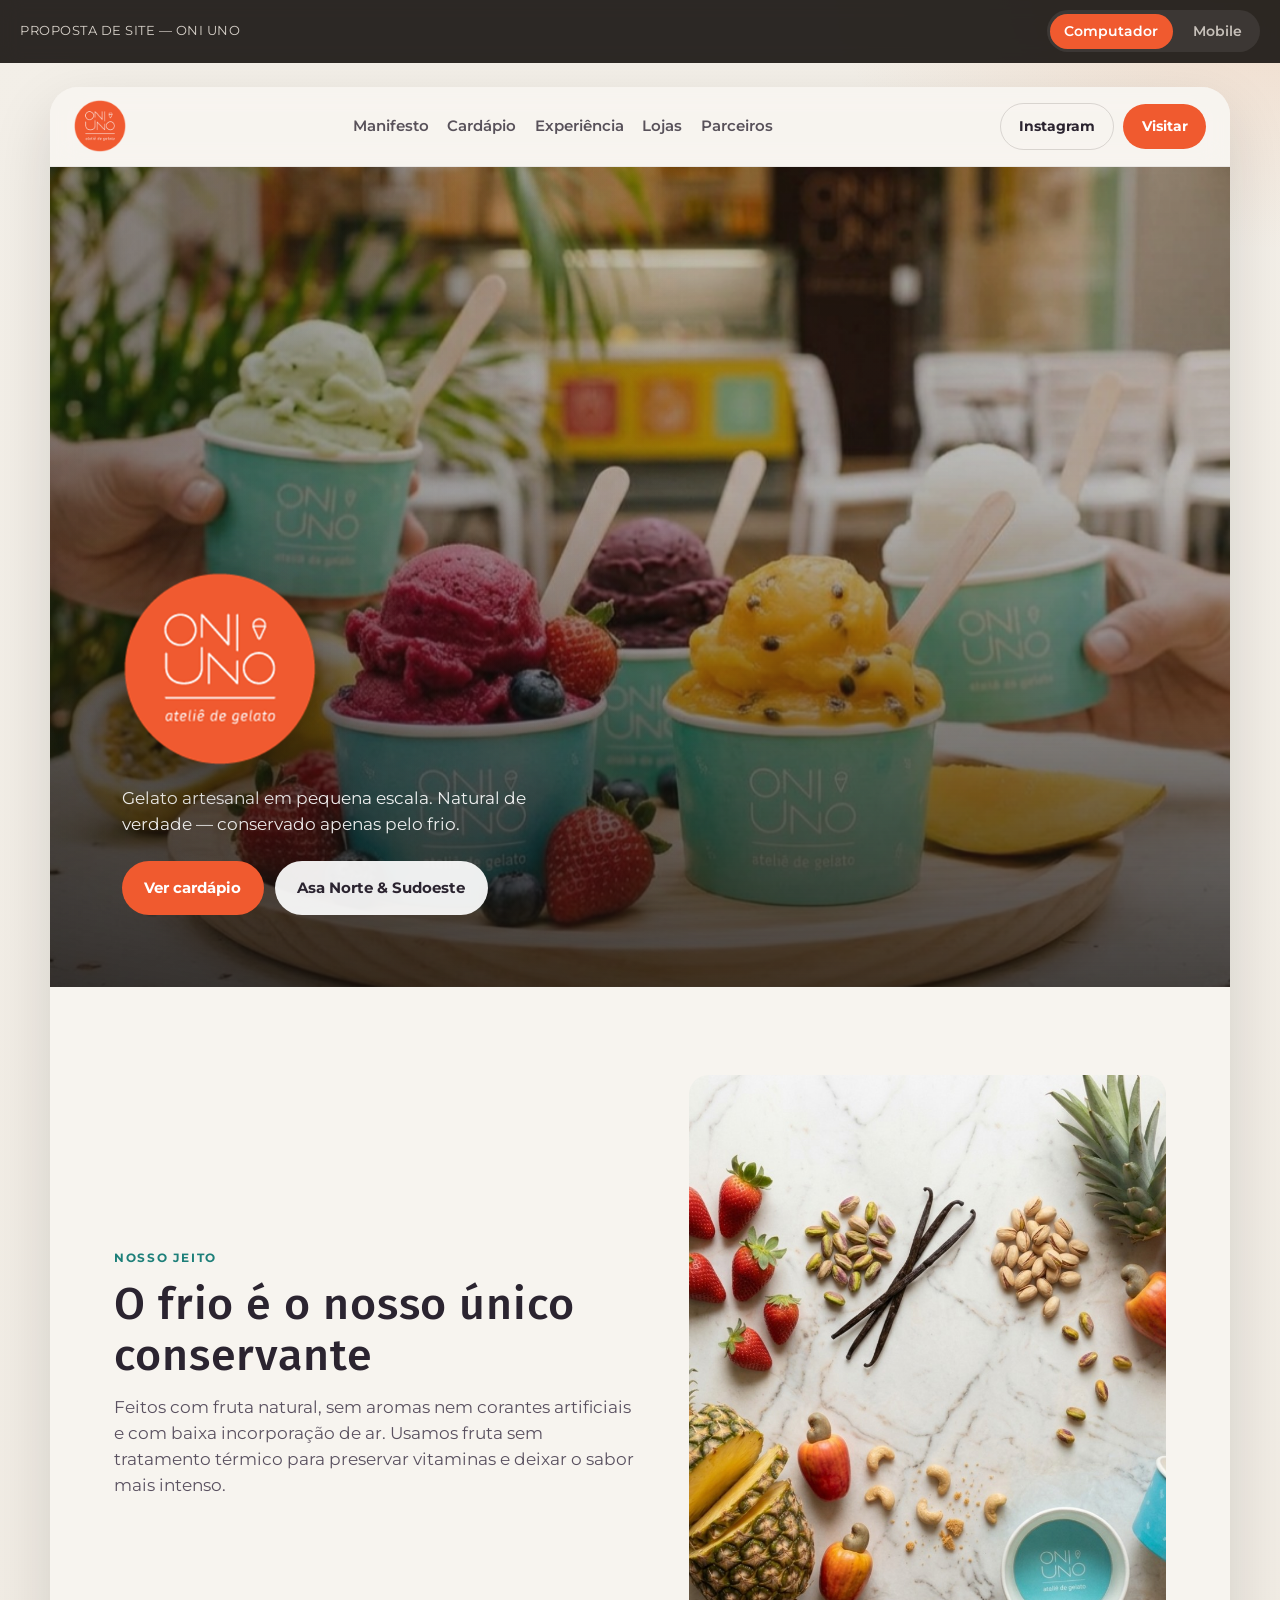
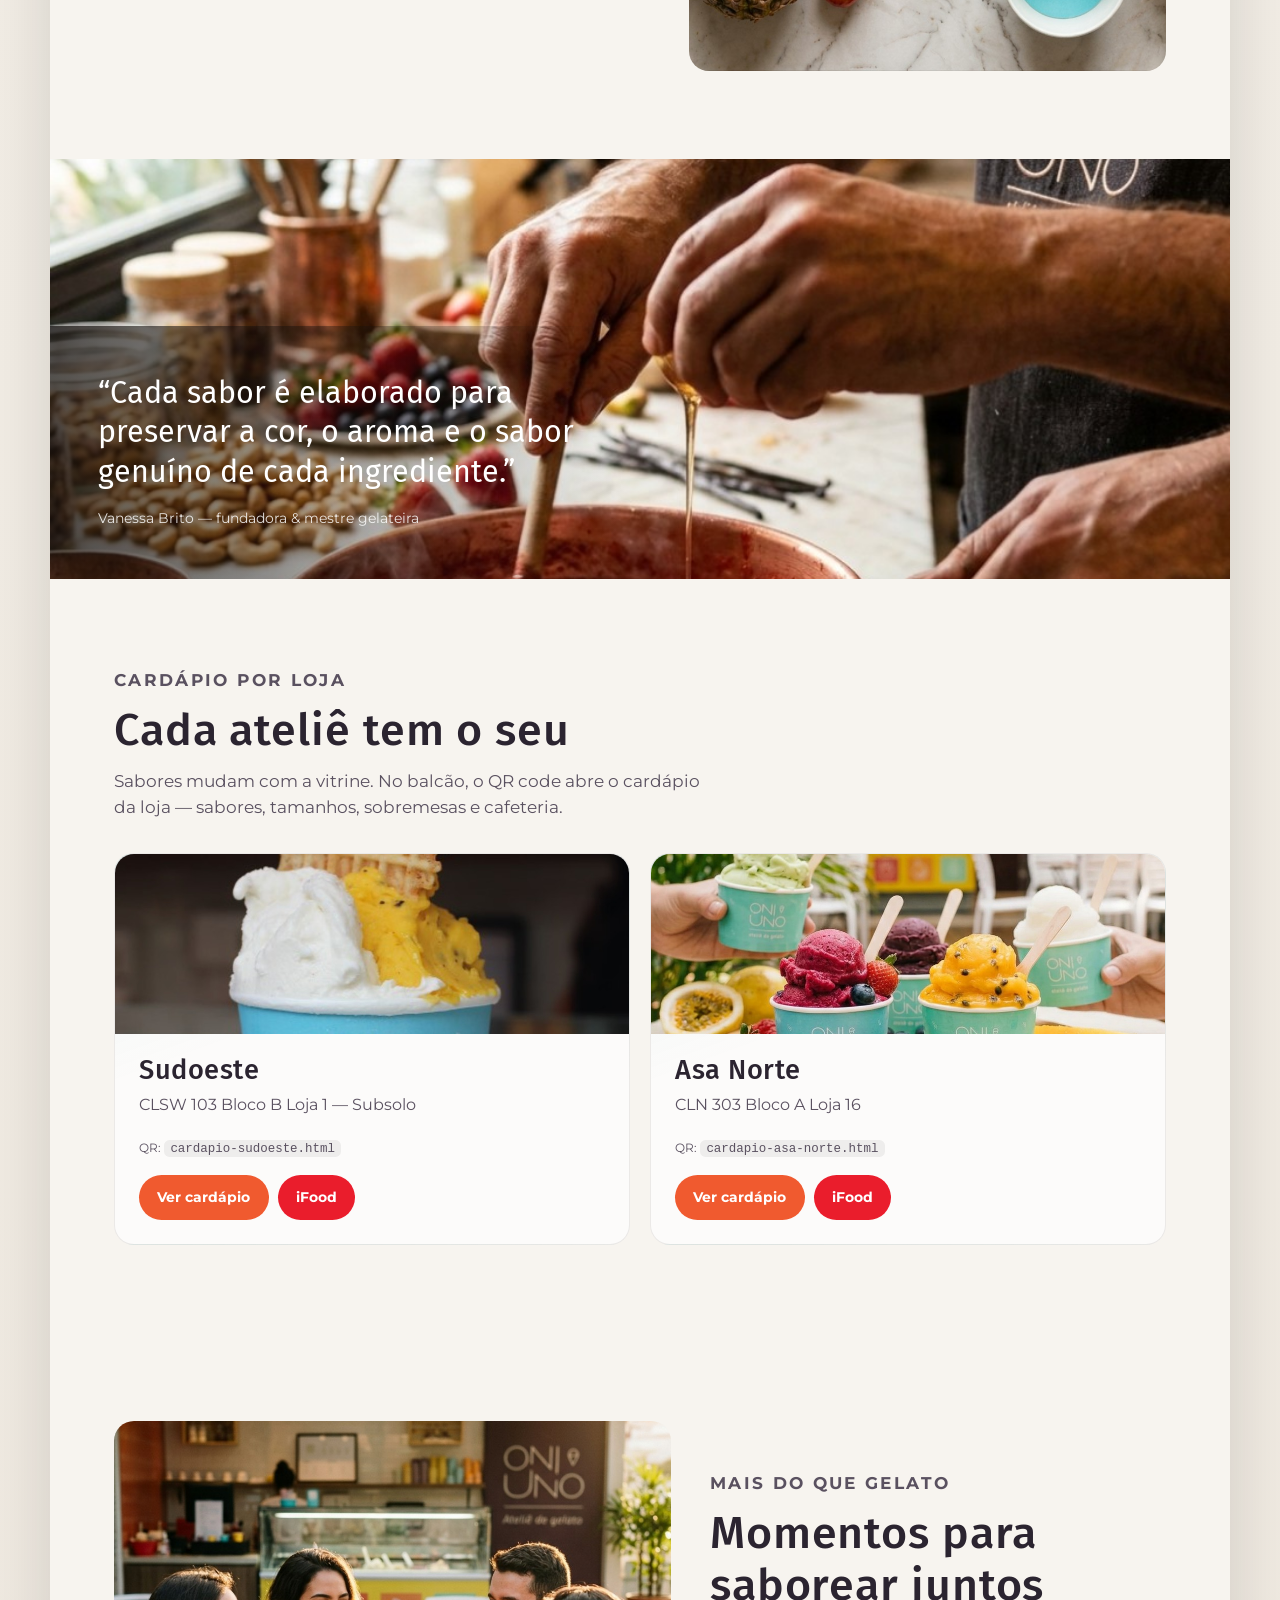
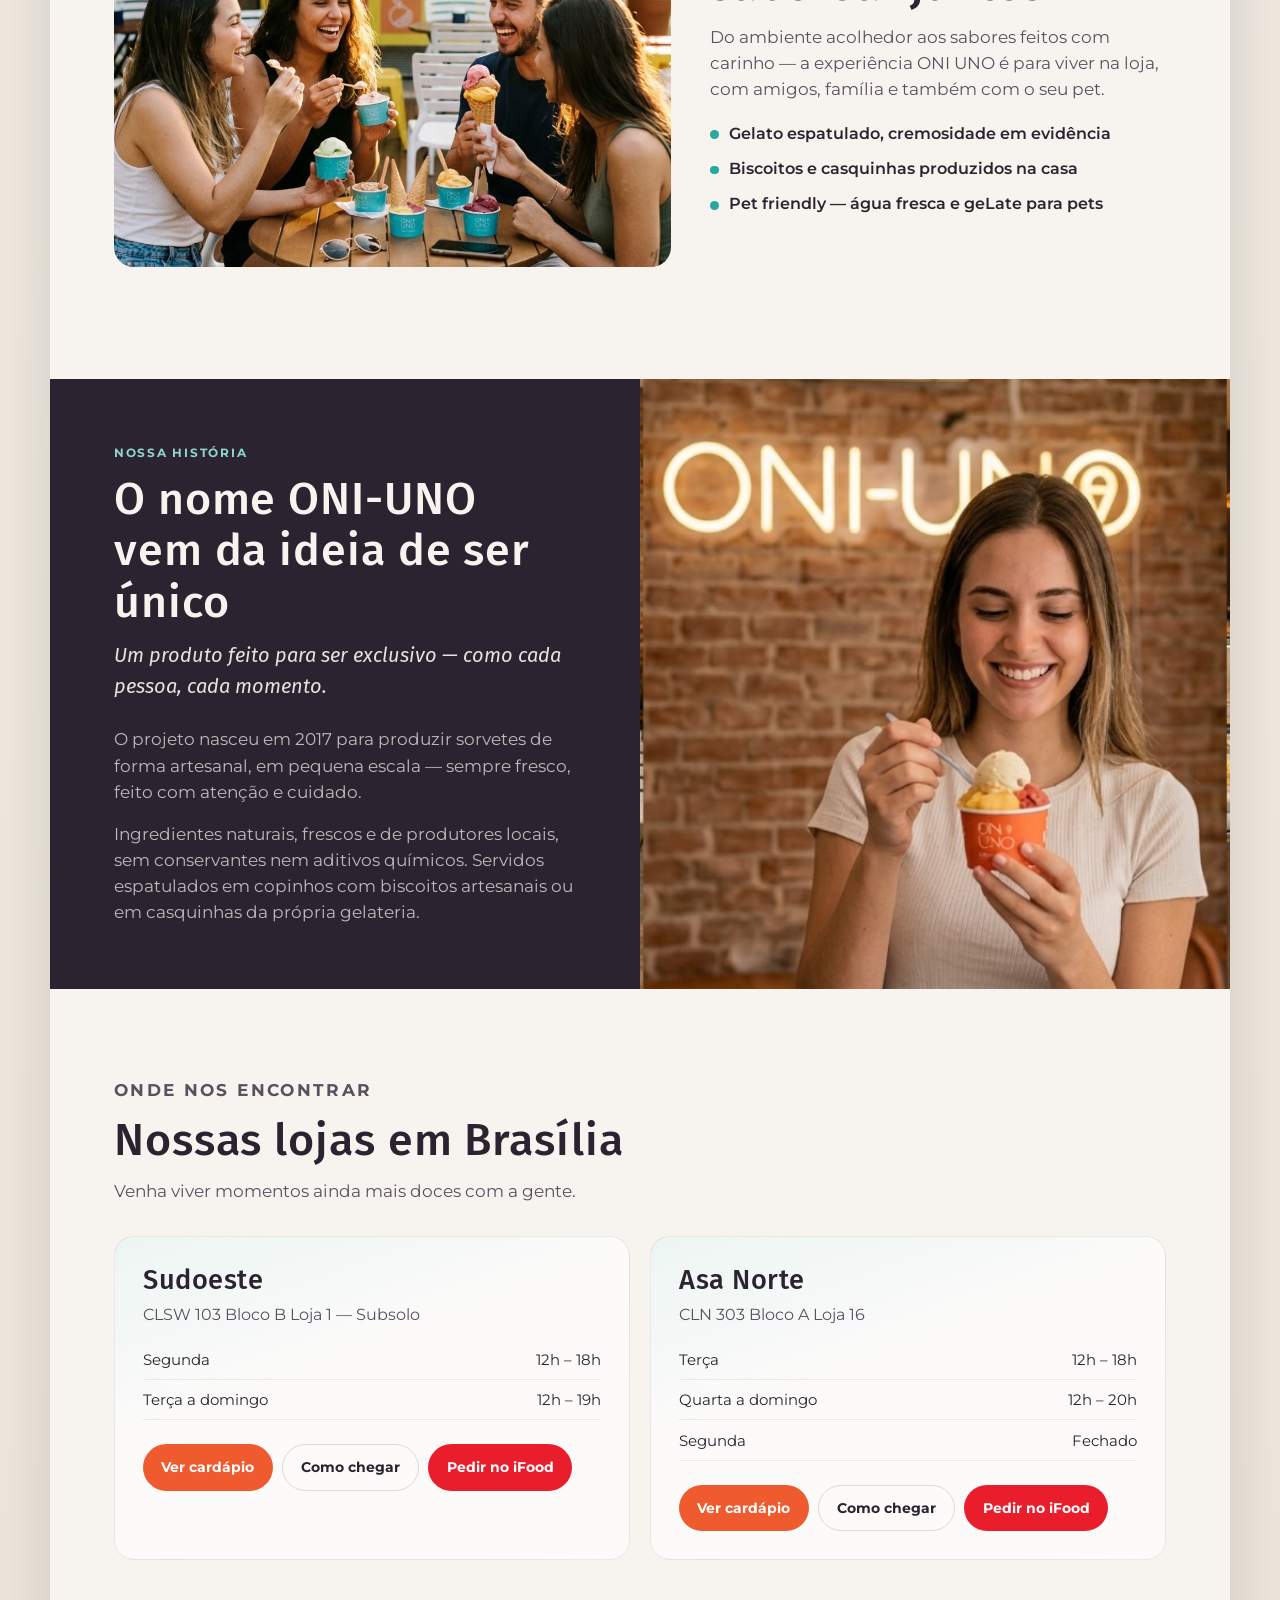
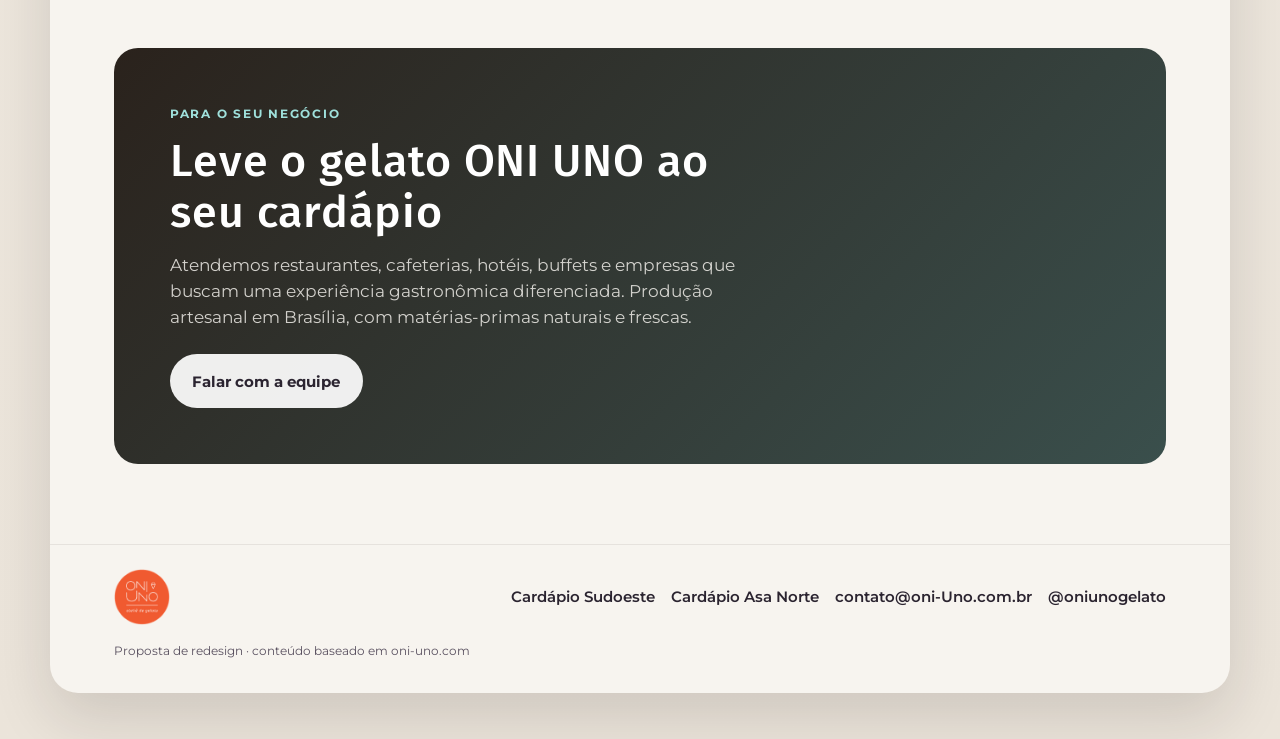
==== index.html @ 1972db35 "Add per-store QR menus and point the homepage to them. Co-authored-by: Cursor <cursoragent@cursor.co" ====
<!DOCTYPE html>
<html lang="pt-BR">
<head>
  <meta charset="UTF-8" />
  <meta name="viewport" content="width=device-width, initial-scale=1.0" />
  <title>ONI UNO — Ateliê de Gelato | Proposta de Site</title>
  <meta name="description" content="Gelato artesanal em Brasília. Feito em pequena escala, com ingredientes naturais. O frio é o nosso único conservante." />
  <link rel="preconnect" href="https://fonts.googleapis.com" />
  <link rel="preconnect" href="https://fonts.gstatic.com" crossorigin />
  <link href="https://fonts.googleapis.com/css2?family=Fira+Sans:ital,wght@0,300;0,400;0,500;0,600;0,700;1,400;1,500&family=Montserrat:ital,wght@0,300;0,400;0,500;0,600;0,700;1,400&display=swap" rel="stylesheet" />
  <meta http-equiv="Cache-Control" content="no-cache, no-store, must-revalidate" />
  <link rel="stylesheet" href="styles.css?v=6" />
</head>
<body>
  <div class="proposal-bar" role="region" aria-label="Controles da proposta">
    <span class="proposal-bar__label">Proposta de site — ONI UNO</span>
    <div class="proposal-bar__toggles" role="group" aria-label="Pré-visualizar layout">
      <button type="button" class="proposal-bar__btn is-active" data-viewport="desktop">Computador</button>
      <button type="button" class="proposal-bar__btn" data-viewport="mobile">Mobile</button>
    </div>
  </div>

  <div class="viewport-shell" data-viewport="desktop">
    <div class="site-frame">
      <header class="site-header" id="topo">
        <a class="logo" href="#topo" aria-label="ONI UNO — início">
          <img class="logo__img" src="images/logo-oni-uno.png" alt="ONI UNO ateliê de gelato" width="52" height="52" />
        </a>

        <nav class="nav" aria-label="Principal">
          <a href="#manifesto">Manifesto</a>
          <a href="#cardapio">Cardápio</a>
          <a href="#experiencia">Experiência</a>
          <a href="#lojas">Lojas</a>
          <a href="#parceiros">Parceiros</a>
        </nav>

        <div class="header-actions">
          <a class="btn btn--ghost" href="https://www.instagram.com/oniunogelato" target="_blank" rel="noopener">Instagram</a>
          <a class="btn btn--solid" href="#lojas">Visitar</a>
          <button type="button" class="nav-toggle" aria-label="Abrir menu" aria-expanded="false">
            <span></span><span></span>
          </button>
        </div>
      </header>

      <div class="mobile-nav" hidden>
        <a href="#manifesto">Manifesto</a>
        <a href="#cardapio">Cardápio</a>
        <a href="#experiencia">Experiência</a>
        <a href="#lojas">Lojas</a>
        <a href="#parceiros">Parceiros</a>
        <a class="btn btn--solid" href="#lojas">Visitar uma loja</a>
      </div>

      <main>
        <!-- HERO: brand-first, full-bleed, minimal -->
        <section class="hero">
          <div class="hero__media" aria-hidden="true">
            <img src="images/lifestyle-mesa.jpg" alt="" class="hero__img" />
            <div class="hero__veil"></div>
          </div>
          <div class="hero__content">
            <h1 class="hero__brand">
              <img class="hero__logo" src="images/logo-oni-uno.png" alt="ONI UNO ateliê de gelato" width="196" height="196" />
            </h1>
            <p class="hero__lead">Gelato artesanal em pequena escala. Natural de verdade — conservado apenas pelo frio.</p>
            <div class="hero__cta">
              <a class="btn btn--solid btn--lg" href="#cardapio">Ver cardápio</a>
              <a class="btn btn--light btn--lg" href="#lojas">Asa Norte &amp; Sudoeste</a>
            </div>
          </div>
        </section>

        <section class="manifesto" id="manifesto">
          <div class="manifesto__copy reveal">
            <p class="eyebrow">Nosso jeito</p>
            <h2>O frio é o nosso único conservante</h2>
            <p>Feitos com fruta natural, sem aromas nem corantes artificiais e com baixa incorporação de ar. Usamos fruta sem tratamento térmico para preservar vitaminas e deixar o sabor mais intenso.</p>
          </div>
          <figure class="manifesto__figure reveal">
            <img src="images/ingredientes.jpg" alt="Ingredientes frescos e copinhos ONI UNO sobre mármore" />
          </figure>
        </section>

        <section class="story-strip reveal">
          <img src="images/cozinha.jpg" alt="Preparação artesanal de base de frutas em panela de cobre" />
          <blockquote>
            <p>“Cada sabor é elaborado para preservar a cor, o aroma e o sabor genuíno de cada ingrediente.”</p>
            <cite>Vanessa Brito — fundadora &amp; mestre gelateira</cite>
          </blockquote>
        </section>

        <section class="cardapio-hub" id="cardapio">
          <div class="section-head reveal">
            <p class="eyebrow">Cardápio por loja</p>
            <h2>Cada ateliê tem o seu</h2>
            <p>Sabores mudam com a vitrine. No balcão, o QR code abre o cardápio da loja — sabores, tamanhos, sobremesas e cafeteria.</p>
          </div>

          <div class="store-grid reveal">
            <article class="store store--menu">
              <img src="images/copinho.jpg" alt="Gelato da loja Sudoeste" />
              <div>
                <h3>Sudoeste</h3>
                <p class="store__addr">CLSW 103 Bloco B Loja 1 — Subsolo</p>
                <p class="qr-hint">QR: <code>cardapio-sudoeste.html</code></p>
                <div class="store__actions">
                  <a class="btn btn--solid" href="cardapio-sudoeste.html">Ver cardápio</a>
                  <a class="btn btn--ifood" href="https://www.ifood.com.br/delivery/brasilia-df/oni-uno-gelato---sorvete-sudoeste-setor-sudoeste/a16ed348-624a-4c3f-95b3-22ea90a01055" target="_blank" rel="noopener">iFood</a>
                </div>
              </div>
            </article>
            <article class="store store--menu">
              <img src="images/lifestyle-mesa.jpg" alt="Gelato da loja Asa Norte" />
              <div>
                <h3>Asa Norte</h3>
                <p class="store__addr">CLN 303 Bloco A Loja 16</p>
                <p class="qr-hint">QR: <code>cardapio-asa-norte.html</code></p>
                <div class="store__actions">
                  <a class="btn btn--solid" href="cardapio-asa-norte.html">Ver cardápio</a>
                  <a class="btn btn--ifood" href="https://www.ifood.com.br/delivery/brasilia-df/oni-uno-gelato---sorvete-asa-norte-asa-norte/f6c8bb5d-3c3e-4d44-b9ca-97238064ccbe" target="_blank" rel="noopener">iFood</a>
                </div>
              </div>
            </article>
          </div>
        </section>

        <section class="experiencia" id="experiencia">
          <div class="exp-grid">
            <figure class="exp-media reveal">
              <img src="images/amigos.jpg" alt="Amigos compartilhando gelato na área externa" />
            </figure>
            <div class="exp-copy reveal">
              <p class="eyebrow">Mais do que gelato</p>
              <h2>Momentos para saborear juntos</h2>
              <p>Do ambiente acolhedor aos sabores feitos com carinho — a experiência ONI UNO é para viver na loja, com amigos, família e também com o seu pet.</p>
              <ul class="exp-list">
                <li>Gelato espatulado, cremosidade em evidência</li>
                <li>Biscoitos e casquinhas produzidos na casa</li>
                <li>Pet friendly — água fresca e geLate para pets</li>
              </ul>
            </div>
          </div>
        </section>

        <section class="historia" id="historia">
          <div class="historia__inner reveal">
            <p class="eyebrow">Nossa história</p>
            <h2>O nome ONI-UNO vem da ideia de ser único</h2>
            <p class="historia__lead">Um produto feito para ser exclusivo — como cada pessoa, cada momento.</p>
            <div class="historia__columns">
              <p>O projeto nasceu em 2017 para produzir sorvetes de forma artesanal, em pequena escala — sempre fresco, feito com atenção e cuidado.</p>
              <p>Ingredientes naturais, frescos e de produtores locais, sem conservantes nem aditivos químicos. Servidos espatulados em copinhos com biscoitos artesanais ou em casquinhas da própria gelateria.</p>
            </div>
          </div>
          <figure class="historia__visual reveal">
            <img src="images/loja-collage.jpg" alt="Ambiente da loja ONI UNO com neon e atendimento" />
          </figure>
        </section>

        <section class="lojas" id="lojas">
          <div class="section-head reveal">
            <p class="eyebrow">Onde nos encontrar</p>
            <h2>Nossas lojas em Brasília</h2>
            <p>Venha viver momentos ainda mais doces com a gente.</p>
          </div>

          <div class="store-grid reveal">
            <article class="store">
              <h3>Sudoeste</h3>
              <p class="store__addr">CLSW 103 Bloco B Loja 1 — Subsolo</p>
              <ul class="store__hours">
                <li><span>Segunda</span><span>12h – 18h</span></li>
                <li><span>Terça a domingo</span><span>12h – 19h</span></li>
              </ul>
              <div class="store__actions">
                <a class="btn btn--solid" href="cardapio-sudoeste.html">Ver cardápio</a>
                <a class="btn btn--ghost" href="https://maps.google.com/?q=CLSW+103+Bloco+B+Loja+1+Sudoeste+Brasília" target="_blank" rel="noopener">Como chegar</a>
                <a class="btn btn--ifood" href="https://www.ifood.com.br/delivery/brasilia-df/oni-uno-gelato---sorvete-sudoeste-setor-sudoeste/a16ed348-624a-4c3f-95b3-22ea90a01055" target="_blank" rel="noopener">Pedir no iFood</a>
              </div>
            </article>
            <article class="store">
              <h3>Asa Norte</h3>
              <p class="store__addr">CLN 303 Bloco A Loja 16</p>
              <ul class="store__hours">
                <li><span>Terça</span><span>12h – 18h</span></li>
                <li><span>Quarta a domingo</span><span>12h – 20h</span></li>
                <li><span>Segunda</span><span>Fechado</span></li>
              </ul>
              <div class="store__actions">
                <a class="btn btn--solid" href="cardapio-asa-norte.html">Ver cardápio</a>
                <a class="btn btn--ghost" href="https://maps.google.com/?q=CLN+303+Bloco+A+Loja+16+Asa+Norte+Brasília" target="_blank" rel="noopener">Como chegar</a>
                <a class="btn btn--ifood" href="https://www.ifood.com.br/delivery/brasilia-df/oni-uno-gelato---sorvete-asa-norte-asa-norte/f6c8bb5d-3c3e-4d44-b9ca-97238064ccbe" target="_blank" rel="noopener">Pedir no iFood</a>
              </div>
            </article>
          </div>
        </section>

        <section class="parceiros" id="parceiros">
          <div class="parceiros__inner reveal">
            <div class="parceiros__copy">
              <p class="eyebrow">Para o seu negócio</p>
              <h2>Leve o gelato ONI UNO ao seu cardápio</h2>
              <p>Atendemos restaurantes, cafeterias, hotéis, buffets e empresas que buscam uma experiência gastronômica diferenciada. Produção artesanal em Brasília, com matérias-primas naturais e frescas.</p>
              <a class="btn btn--light btn--lg" href="mailto:contato@oni-Uno.com.br">Falar com a equipe</a>
            </div>
          </div>
        </section>
      </main>

      <footer class="site-footer">
        <div class="footer__brand">
          <img class="logo__img" src="images/logo-oni-uno.png" alt="ONI UNO ateliê de gelato" width="56" height="56" />
        </div>
        <div class="footer__meta">
          <a href="cardapio-sudoeste.html">Cardápio Sudoeste</a>
          <a href="cardapio-asa-norte.html">Cardápio Asa Norte</a>
          <a href="mailto:contato@oni-Uno.com.br">contato@oni-Uno.com.br</a>
          <a href="https://www.instagram.com/oniunogelato" target="_blank" rel="noopener">@oniunogelato</a>
        </div>
        <p class="footer__note">Proposta de redesign · conteúdo baseado em oni-uno.com</p>
      </footer>
    </div>
  </div>

  <script src="script.js?v=6"></script>
</body>
</html>
---- styles.css ----
:root {
  --ink: #2b2430;
  --ink-soft: #5a5160;
  --paper: #f7f4ef;
  --paper-2: #efe8df;
  --stone: #e6e0d8;
  /* Brand orange sampled from official logo */
  --brand: #f05a2f;
  --brand-deep: #d44820;
  --terracotta: var(--brand);
  --terracotta-deep: var(--brand-deep);
  --teal: #2aa8a0;
  --teal-deep: #1d7f79;
  --white: #ffffff;
  --shadow: 0 24px 60px rgba(28, 23, 20, 0.14);
  --radius: 1.25rem;
  /* Tipografia do site atual / identidade */
  --font-display: "Fira Sans", "Montserrat", system-ui, sans-serif;
  --font-body: "Montserrat", "Fira Sans", system-ui, sans-serif;
  --header-h: 4.5rem;
  --ease: cubic-bezier(0.22, 1, 0.36, 1);
}

*,
*::before,
*::after {
  box-sizing: border-box;
}

html {
  scroll-behavior: smooth;
}

body {
  margin: 0;
  font-family: var(--font-body);
  color: var(--ink);
  background:
    radial-gradient(1200px 600px at 10% -10%, rgba(42, 168, 160, 0.14), transparent 55%),
    radial-gradient(900px 500px at 100% 0%, rgba(224, 122, 58, 0.16), transparent 50%),
    linear-gradient(180deg, #f3efe8 0%, #ebe4da 100%);
  min-height: 100vh;
  line-height: 1.55;
}

img {
  max-width: 100%;
  display: block;
}

a {
  color: inherit;
  text-decoration: none;
}

button {
  font: inherit;
  border: 0;
  background: none;
  cursor: pointer;
  color: inherit;
}

h1, h2, h3 {
  font-family: var(--font-display);
  line-height: 1.15;
  letter-spacing: 0.02em;
  font-weight: 500;
  margin: 0;
}

.visually-hidden {
  position: absolute;
  width: 1px;
  height: 1px;
  padding: 0;
  margin: -1px;
  overflow: hidden;
  clip: rect(0, 0, 0, 0);
  white-space: nowrap;
  border: 0;
}

p {
  margin: 0;
}

ul {
  margin: 0;
  padding: 0;
  list-style: none;
}

/* Proposal chrome */
.proposal-bar {
  position: sticky;
  top: 0;
  z-index: 100;
  display: flex;
  align-items: center;
  justify-content: space-between;
  gap: 1rem;
  padding: 0.65rem 1.25rem;
  background: rgba(28, 23, 20, 0.92);
  color: #f5efe7;
  backdrop-filter: blur(10px);
}

.proposal-bar__label {
  font-size: 0.8rem;
  letter-spacing: 0.04em;
  text-transform: uppercase;
  opacity: 0.85;
}

.proposal-bar__toggles {
  display: flex;
  gap: 0.4rem;
  padding: 0.2rem;
  border-radius: 999px;
  background: rgba(255, 255, 255, 0.08);
}

.proposal-bar__btn {
  padding: 0.45rem 0.9rem;
  border-radius: 999px;
  font-size: 0.85rem;
  font-weight: 600;
  color: rgba(245, 239, 231, 0.75);
  transition: background 0.25s var(--ease), color 0.25s var(--ease);
}

.proposal-bar__btn.is-active {
  background: var(--terracotta);
  color: var(--white);
}

.viewport-shell {
  display: flex;
  justify-content: center;
  padding: 1.5rem 1rem 3rem;
  transition: padding 0.4s var(--ease);
}

.viewport-shell[data-viewport="mobile"] {
  padding-top: 1.25rem;
}

.site-frame {
  width: min(1180px, 100%);
  background: var(--paper);
  border-radius: 1.75rem;
  overflow: clip;
  box-shadow: var(--shadow);
  position: relative;
  transition: width 0.45s var(--ease), border-radius 0.45s var(--ease);
}

.viewport-shell[data-viewport="mobile"] .site-frame {
  width: min(390px, 100%);
  border-radius: 1.5rem;
  border: 8px solid #2a241f;
  box-shadow:
    0 0 0 2px #4a4038,
    var(--shadow);
}

/* Header */
.site-header {
  position: sticky;
  top: 0;
  z-index: 40;
  display: flex;
  align-items: center;
  justify-content: space-between;
  gap: 1rem;
  min-height: var(--header-h);
  padding: 0.85rem 1.5rem;
  background: rgba(247, 244, 239, 0.88);
  backdrop-filter: blur(14px);
  border-bottom: 1px solid rgba(28, 23, 20, 0.06);
}

.logo {
  display: flex;
  align-items: center;
}

.logo__img {
  width: 3.25rem;
  height: 3.25rem;
  object-fit: contain;
  display: block;
}

.footer__brand .logo__img {
  width: 3.5rem;
  height: 3.5rem;
}

.nav {
  display: flex;
  gap: 1.15rem;
  font-size: 0.92rem;
  font-weight: 600;
}

.nav a {
  position: relative;
  opacity: 0.78;
  transition: opacity 0.2s var(--ease);
}

.nav a:hover,
.nav a:focus-visible {
  opacity: 1;
}

.header-actions {
  display: flex;
  align-items: center;
  gap: 0.55rem;
}

.btn {
  display: inline-flex;
  align-items: center;
  justify-content: center;
  gap: 0.4rem;
  padding: 0.7rem 1.15rem;
  border-radius: 999px;
  font-weight: 700;
  font-size: 0.9rem;
  transition: transform 0.25s var(--ease), background 0.25s var(--ease), color 0.25s var(--ease);
}

.btn:hover {
  transform: translateY(-1px);
}

.btn--solid {
  background: var(--terracotta);
  color: var(--white);
}

.btn--solid:hover {
  background: var(--terracotta-deep);
}

.btn--ghost {
  background: transparent;
  border: 1px solid rgba(28, 23, 20, 0.14);
}

.btn--light {
  background: rgba(255, 255, 255, 0.92);
  color: var(--ink);
}

.btn--lg {
  padding: 0.95rem 1.4rem;
  font-size: 0.95rem;
}

.nav-toggle {
  display: none;
  width: 2.5rem;
  height: 2.5rem;
  border-radius: 50%;
  border: 1px solid rgba(28, 23, 20, 0.12);
  place-items: center;
  gap: 5px;
  flex-direction: column;
}

.nav-toggle span {
  display: block;
  width: 1rem;
  height: 2px;
  background: var(--ink);
  border-radius: 2px;
  transition: transform 0.25s var(--ease);
}

.mobile-nav {
  display: none;
  flex-direction: column;
  gap: 0.85rem;
  padding: 1rem 1.5rem 1.25rem;
  background: var(--paper);
  border-bottom: 1px solid rgba(28, 23, 20, 0.06);
}

.mobile-nav a {
  font-weight: 600;
}

.mobile-nav .btn {
  margin-top: 0.35rem;
}

/* Hero */
.hero {
  position: relative;
  min-height: min(92vh, 820px);
  display: grid;
  align-items: end;
  color: var(--white);
  overflow: hidden;
}

.hero__media {
  position: absolute;
  inset: 0;
}

.hero__img {
  width: 100%;
  height: 100%;
  object-fit: cover;
  transform: scale(1.04);
  animation: heroZoom 12s var(--ease) forwards;
}

.hero__veil {
  position: absolute;
  inset: 0;
  background:
    linear-gradient(180deg, rgba(20, 16, 14, 0.18) 0%, rgba(20, 16, 14, 0.28) 40%, rgba(20, 16, 14, 0.78) 100%),
    linear-gradient(90deg, rgba(20, 16, 14, 0.35) 0%, transparent 55%);
}

.hero__content {
  position: relative;
  z-index: 1;
  padding: clamp(2rem, 6vw, 4.5rem);
  max-width: 36rem;
  animation: riseIn 1s var(--ease) both;
}

.hero__brand {
  margin: 0 0 1.1rem;
}

.hero__logo {
  width: clamp(8.5rem, 18vw, 12.25rem);
  height: auto;
  display: block;
  filter: drop-shadow(0 16px 36px rgba(0, 0, 0, 0.35));
}

.hero__lead {
  font-family: var(--font-body);
  font-size: 1.05rem;
  font-weight: 400;
  max-width: 28rem;
  color: rgba(255, 255, 255, 0.92);
  margin-bottom: 1.5rem;
}

.hero__cta {
  display: flex;
  flex-wrap: wrap;
  gap: 0.7rem;
}

@keyframes heroZoom {
  from { transform: scale(1.08); }
  to { transform: scale(1); }
}

@keyframes riseIn {
  from {
    opacity: 0;
    transform: translateY(28px);
  }
  to {
    opacity: 1;
    transform: translateY(0);
  }
}

/* Sections shared */
.eyebrow {
  font-size: 0.78rem;
  font-weight: 700;
  letter-spacing: 0.14em;
  text-transform: uppercase;
  color: var(--teal-deep);
  margin-bottom: 0.75rem;
}

.section-head {
  max-width: 38rem;
  margin-bottom: 2rem;
}

.section-head h2,
.manifesto__copy h2,
.exp-copy h2,
.historia__inner h2,
.parceiros__copy h2 {
  font-size: clamp(1.9rem, 4vw, 2.8rem);
  margin-bottom: 0.75rem;
}

.section-head p,
.manifesto__copy > p:last-child,
.exp-copy > p,
.historia__columns p {
  color: var(--ink-soft);
  font-size: 1.05rem;
}

.reveal {
  opacity: 0;
  transform: translateY(28px);
  transition: opacity 0.8s var(--ease), transform 0.8s var(--ease);
}

.reveal.is-visible {
  opacity: 1;
  transform: translateY(0);
}

/* Manifesto */
.manifesto {
  display: grid;
  grid-template-columns: 1.05fr 0.95fr;
  gap: clamp(1.5rem, 4vw, 3rem);
  align-items: center;
  padding: clamp(3rem, 7vw, 5.5rem) clamp(1.5rem, 5vw, 4rem);
}

.manifesto__figure {
  margin: 0;
  border-radius: var(--radius);
  overflow: hidden;
  aspect-ratio: 4 / 5;
}

.manifesto__figure img {
  width: 100%;
  height: 100%;
  object-fit: cover;
}

.story-strip {
  position: relative;
  min-height: 420px;
  display: grid;
  place-items: end start;
  overflow: hidden;
}

.story-strip img {
  position: absolute;
  inset: 0;
  width: 100%;
  height: 100%;
  object-fit: cover;
}

.story-strip blockquote {
  position: relative;
  z-index: 1;
  margin: 0;
  padding: clamp(1.75rem, 4vw, 3rem);
  max-width: 36rem;
  color: var(--white);
  background: linear-gradient(90deg, rgba(20, 16, 14, 0.72), transparent);
}

.story-strip p {
  font-family: var(--font-display);
  font-size: clamp(1.35rem, 3vw, 1.9rem);
  font-weight: 400;
  line-height: 1.3;
  margin-bottom: 0.85rem;
}

.story-strip cite {
  font-style: normal;
  font-size: 0.9rem;
  opacity: 0.85;
}

/* Sabores */
.sabores {
  padding: clamp(3rem, 7vw, 5.5rem) clamp(1.5rem, 5vw, 4rem);
  background:
    linear-gradient(180deg, rgba(255, 255, 255, 0.55), transparent 30%),
    var(--paper);
}

.flavor-tabs {
  display: flex;
  flex-wrap: wrap;
  gap: 0.5rem;
  margin-bottom: 1.75rem;
}

.flavor-tab {
  padding: 0.7rem 1.1rem;
  border-radius: 999px;
  background: var(--stone);
  font-weight: 700;
  font-size: 0.9rem;
  transition: background 0.25s var(--ease), color 0.25s var(--ease);
}

.flavor-tab.is-active {
  background: var(--ink);
  color: var(--paper);
}

.flavor-grid {
  display: grid;
  grid-template-columns: repeat(4, 1fr);
  gap: 1rem;
}

.flavor-grid--compact {
  grid-template-columns: repeat(3, 1fr);
}

.flavor {
  padding: 1.15rem 1.1rem 1.25rem;
  border-top: 1px solid rgba(28, 23, 20, 0.12);
}

.flavor h3 {
  font-size: 1.05rem;
  margin-bottom: 0.45rem;
}

.flavor p {
  font-size: 0.92rem;
  color: var(--ink-soft);
}

.tag {
  display: inline-block;
  margin-top: 0.7rem;
  padding: 0.2rem 0.55rem;
  border-radius: 999px;
  font-size: 0.7rem;
  font-weight: 700;
  letter-spacing: 0.04em;
  text-transform: uppercase;
  background: rgba(224, 122, 58, 0.14);
  color: var(--terracotta-deep);
}

.tag--teal {
  background: rgba(42, 168, 160, 0.16);
  color: var(--teal-deep);
}

.flavor-note {
  margin-bottom: 1rem;
  color: var(--ink-soft);
}

.sabores__visual {
  margin: 2.5rem 0 0;
  border-radius: var(--radius);
  overflow: hidden;
  max-height: 420px;
}

.sabores__visual img {
  width: 100%;
  height: 100%;
  object-fit: cover;
}

/* Tamanhos */
.tamanhos {
  padding: clamp(3rem, 7vw, 5.5rem) clamp(1.5rem, 5vw, 4rem);
  background:
    radial-gradient(700px 300px at 80% 20%, rgba(42, 168, 160, 0.1), transparent),
    var(--paper-2);
}

.size-grid {
  display: grid;
  grid-template-columns: 1fr 1fr;
  gap: 1.25rem;
}

.size-card {
  display: grid;
  grid-template-columns: 0.9fr 1.1fr;
  gap: 1rem;
  align-items: stretch;
  background: rgba(255, 255, 255, 0.55);
  border-radius: var(--radius);
  overflow: hidden;
  border: 1px solid rgba(28, 23, 20, 0.06);
}

.size-card img {
  width: 100%;
  height: 100%;
  min-height: 220px;
  object-fit: cover;
}

.size-card > div {
  padding: 1.25rem 1.25rem 1.35rem 0.25rem;
}

.size-card h3 {
  font-size: 1.35rem;
  margin-bottom: 0.35rem;
}

.size-card > div > p {
  color: var(--ink-soft);
  font-size: 0.95rem;
  margin-bottom: 1rem;
}

.size-card ul {
  display: grid;
  gap: 0.55rem;
}

.size-card li {
  display: flex;
  justify-content: space-between;
  align-items: flex-start;
  gap: 1rem;
  padding-bottom: 0.45rem;
  border-bottom: 1px dashed rgba(28, 23, 20, 0.12);
  font-size: 0.95rem;
}

.size-card li > div {
  display: grid;
  gap: 0.2rem;
  padding: 0;
}

.size-card li small {
  color: var(--ink-soft);
  font-size: 0.82rem;
  line-height: 1.35;
}

.size-tags {
  display: flex;
  flex-wrap: wrap;
  gap: 0.4rem;
  margin-top: 0.85rem !important;
  margin-bottom: 0 !important;
}

/* Experiência */
.experiencia {
  padding: clamp(3rem, 7vw, 5.5rem) clamp(1.5rem, 5vw, 4rem);
}

.exp-grid {
  display: grid;
  grid-template-columns: 1.1fr 0.9fr;
  gap: clamp(1.25rem, 3vw, 2.5rem);
  align-items: center;
  margin-bottom: 1.5rem;
}

.exp-media {
  margin: 0;
  border-radius: var(--radius);
  overflow: hidden;
  aspect-ratio: 5 / 4;
}

.exp-media img,
.historia__visual img {
  width: 100%;
  height: 100%;
  object-fit: cover;
}

.exp-list {
  margin-top: 1.25rem;
  display: grid;
  gap: 0.65rem;
}

.exp-list li {
  position: relative;
  padding-left: 1.2rem;
  font-weight: 600;
}

.exp-list li::before {
  content: "";
  position: absolute;
  left: 0;
  top: 0.55rem;
  width: 0.55rem;
  height: 0.55rem;
  border-radius: 50%;
  background: var(--teal);
}

/* História */
.historia {
  display: grid;
  grid-template-columns: 1fr 1fr;
  min-height: 520px;
  background: var(--ink);
  color: var(--paper);
}

.historia__inner {
  padding: clamp(2.5rem, 5vw, 4rem);
  display: flex;
  flex-direction: column;
  justify-content: center;
}

.historia .eyebrow {
  color: #8fd4cf;
}

.historia__lead {
  font-family: var(--font-display);
  font-size: 1.25rem;
  font-weight: 400;
  font-style: italic;
  margin-bottom: 1.5rem;
  color: rgba(247, 244, 239, 0.92);
}

.historia__columns {
  display: grid;
  gap: 1rem;
}

.historia__columns p {
  color: rgba(247, 244, 239, 0.72);
}

.historia__visual {
  margin: 0;
  min-height: 320px;
}

/* Lojas */
.lojas {
  padding: clamp(3rem, 7vw, 5.5rem) clamp(1.5rem, 5vw, 4rem);
}

.store-grid {
  display: grid;
  grid-template-columns: 1fr 1fr;
  gap: 1.25rem;
}

.store {
  padding: 1.75rem;
  border-radius: var(--radius);
  background:
    linear-gradient(160deg, rgba(42, 168, 160, 0.08), transparent 40%),
    rgba(255, 255, 255, 0.65);
  border: 1px solid rgba(28, 23, 20, 0.08);
}

.store h3 {
  font-size: 1.7rem;
  margin-bottom: 0.4rem;
}

.store__addr {
  color: var(--ink-soft);
  margin-bottom: 1.25rem;
}

.store__hours {
  display: grid;
  gap: 0.55rem;
  margin-bottom: 1.5rem;
}

.store__hours li {
  display: flex;
  justify-content: space-between;
  gap: 1rem;
  font-size: 0.95rem;
  border-bottom: 1px solid rgba(28, 23, 20, 0.08);
  padding-bottom: 0.45rem;
}

.store__actions {
  display: flex;
  flex-wrap: wrap;
  gap: 0.55rem;
}

.btn--ifood {
  background: #ea1d2c;
  color: #fff;
}

.btn--ifood:hover {
  background: #c91826;
}

/* Parceiros */
.parceiros {
  padding: 0 clamp(1.5rem, 5vw, 4rem) clamp(3rem, 7vw, 5rem);
}

.parceiros__inner {
  border-radius: calc(var(--radius) + 0.25rem);
  padding: clamp(2rem, 5vw, 3.5rem);
  background:
    linear-gradient(135deg, #2a221c 0%, #3a4f4c 100%);
  color: var(--paper);
}

.parceiros__copy {
  max-width: 38rem;
}

.parceiros .eyebrow {
  color: #9fe0db;
}

.parceiros__copy > p:not(.eyebrow) {
  color: rgba(247, 244, 239, 0.82);
  font-size: 1.05rem;
  margin-bottom: 1.5rem;
}

.parceiros__copy h2 {
  margin-bottom: 0.85rem;
  color: #fff;
}

/* Footer */
.site-footer {
  display: flex;
  flex-wrap: wrap;
  align-items: center;
  justify-content: space-between;
  gap: 1rem;
  padding: 1.5rem clamp(1.5rem, 5vw, 4rem) 2rem;
  border-top: 1px solid rgba(28, 23, 20, 0.08);
}

.footer__brand {
  display: flex;
  align-items: center;
  gap: 0.7rem;
}

.footer__brand > div {
  display: flex;
  flex-direction: column;
  line-height: 1.05;
}

.footer__meta {
  display: flex;
  flex-wrap: wrap;
  gap: 1rem;
  font-weight: 600;
  font-size: 0.92rem;
}

.footer__note {
  width: 100%;
  font-size: 0.78rem;
  color: var(--ink-soft);
}

/* Responsive site (real mobile, and forced mobile preview) */
@media (max-width: 980px) {
  .nav,
  .header-actions .btn--ghost {
    display: none;
  }

  .nav-toggle {
    display: inline-flex;
  }

  .mobile-nav.is-open {
    display: flex;
  }

  .manifesto,
  .exp-grid,
  .historia {
    grid-template-columns: 1fr;
  }

  .flavor-grid,
  .flavor-grid--compact {
    grid-template-columns: 1fr 1fr;
  }

  .size-grid,
  .store-grid {
    grid-template-columns: 1fr;
  }

  .size-card {
    grid-template-columns: 1fr;
    background: #fff;
  }

  .size-card > div {
    padding: 1.15rem 1.2rem 1.35rem;
    background: #fff;
  }

  .size-card img {
    width: 100%;
    height: 132px;
    min-height: 132px;
    max-height: 132px;
    object-fit: cover;
    filter: brightness(1.05) saturate(0.85);
  }

  .historia__visual {
    min-height: 280px;
  }
}

@media (max-width: 640px) {
  .hero {
    min-height: 85vh;
  }

  .hero__cta {
    flex-direction: column;
    align-items: stretch;
  }

  .flavor-grid,
  .flavor-grid--compact {
    grid-template-columns: 1fr;
  }

  .site-header {
    padding-inline: 1rem;
  }

  .manifesto,
  .sabores,
  .tamanhos,
  .experiencia,
  .lojas,
  .parceiros,
  .cardapio-hub {
    padding-inline: 1.1rem;
  }

  .parceiros {
    padding-bottom: 2.5rem;
  }

  .parceiros__inner {
    padding: 1.6rem 1.25rem 1.75rem;
    border-radius: 1.1rem;
    background: #2a221c;
  }

  .parceiros__copy h2 {
    font-size: 1.55rem;
    line-height: 1.2;
  }

  .parceiros__copy > p:not(.eyebrow) {
    font-size: 0.95rem;
    margin-bottom: 1.25rem;
  }

  .parceiros__copy .btn {
    width: 100%;
  }

  .store__actions {
    flex-direction: column;
  }

  .store__actions .btn {
    width: 100%;
  }
}

/* Forced mobile preview styles (even on wide screens) */
.viewport-shell[data-viewport="mobile"] .nav,
.viewport-shell[data-viewport="mobile"] .header-actions .btn--ghost {
  display: none;
}

.viewport-shell[data-viewport="mobile"] .nav-toggle {
  display: inline-flex;
}

.viewport-shell[data-viewport="mobile"] .mobile-nav.is-open {
  display: flex;
}

.viewport-shell[data-viewport="mobile"] .manifesto,
.viewport-shell[data-viewport="mobile"] .exp-grid,
.viewport-shell[data-viewport="mobile"] .historia,
.viewport-shell[data-viewport="mobile"] .size-grid,
.viewport-shell[data-viewport="mobile"] .store-grid,
.viewport-shell[data-viewport="mobile"] .flavor-grid,
.viewport-shell[data-viewport="mobile"] .flavor-grid--compact {
  grid-template-columns: 1fr;
}

.viewport-shell[data-viewport="mobile"] .size-card {
  grid-template-columns: 1fr;
  background: #fff;
}

.viewport-shell[data-viewport="mobile"] .size-card > div {
  padding: 1.15rem 1.2rem 1.35rem;
  background: #fff;
}

.viewport-shell[data-viewport="mobile"] .size-card img {
  width: 100%;
  height: 132px;
  min-height: 132px;
  max-height: 132px;
  object-fit: cover;
  filter: brightness(1.05) saturate(0.85);
}

.viewport-shell[data-viewport="mobile"] .hero {
  min-height: 78vh;
}

.viewport-shell[data-viewport="mobile"] .hero__logo {
  width: 7.5rem;
}

.viewport-shell[data-viewport="mobile"] .hero__cta {
  flex-direction: column;
  align-items: stretch;
}

.viewport-shell[data-viewport="mobile"] .site-header {
  padding-inline: 1rem;
}

.viewport-shell[data-viewport="mobile"] .manifesto,
.viewport-shell[data-viewport="mobile"] .sabores,
.viewport-shell[data-viewport="mobile"] .tamanhos,
.viewport-shell[data-viewport="mobile"] .experiencia,
.viewport-shell[data-viewport="mobile"] .lojas,
.viewport-shell[data-viewport="mobile"] .parceiros,
.viewport-shell[data-viewport="mobile"] .cardapio-hub {
  padding-inline: 1.1rem;
}

.viewport-shell[data-viewport="mobile"] .parceiros {
  padding-bottom: 2.5rem;
}

.viewport-shell[data-viewport="mobile"] .parceiros__inner {
  padding: 1.6rem 1.25rem 1.75rem;
  border-radius: 1.1rem;
  background: #2a221c;
}

.viewport-shell[data-viewport="mobile"] .parceiros__copy h2 {
  font-size: 1.55rem;
  line-height: 1.2;
}

.viewport-shell[data-viewport="mobile"] .parceiros__copy > p:not(.eyebrow) {
  font-size: 0.95rem;
  margin-bottom: 1.25rem;
}

.viewport-shell[data-viewport="mobile"] .parceiros__copy .btn {
  width: 100%;
}

.viewport-shell[data-viewport="mobile"] .store__actions {
  flex-direction: column;
}

.viewport-shell[data-viewport="mobile"] .store__actions .btn {
  width: 100%;
}

.viewport-shell[data-viewport="mobile"] .historia__visual {
  min-height: 240px;
}

@media (prefers-reduced-motion: reduce) {
  html { scroll-behavior: auto; }
  .hero__img,
  .hero__content,
  .reveal {
    animation: none !important;
    transition: none !important;
    opacity: 1 !important;
    transform: none !important;
  }
}

/* Homepage: cardápio por loja */
.cardapio-hub {
  padding: clamp(3rem, 7vw, 5.5rem) clamp(1.5rem, 5vw, 4rem);
}

.store--menu {
  padding: 0;
  overflow: hidden;
}

.store--menu img {
  width: 100%;
  height: 180px;
  object-fit: cover;
}

.store--menu > div {
  padding: 1.35rem 1.5rem 1.5rem;
}

.qr-hint {
  margin: 0 0 1rem;
  font-size: 0.78rem;
  color: var(--ink-soft);
}

.qr-hint code {
  font-size: 0.78rem;
  background: rgba(28, 23, 20, 0.06);
  padding: 0.12rem 0.4rem;
  border-radius: 0.35rem;
}

.proposal-bar__link {
  font-size: 0.85rem;
  font-weight: 600;
  color: #f5efe7;
  opacity: 0.9;
}

.size-card--single {
  grid-column: 1 / -1;
  max-width: 52rem;
}

/* Cardápio pages (QR) */
.page-menu {
  background:
    radial-gradient(900px 420px at 10% -10%, rgba(42, 168, 160, 0.12), transparent 55%),
    linear-gradient(180deg, #f3efe8 0%, #ebe4da 100%);
}

.page-menu .proposal-bar {
  position: relative;
}

.page-menu .proposal-bar__toggles {
  display: none;
}

.menu-shell {
  width: min(860px, 100%);
  margin: 0 auto;
  background: var(--paper);
  min-height: 100vh;
  box-shadow: var(--shadow);
}

.page-menu .proposal-bar + .menu-shell {
  /* sits under sticky proposal bar */
}

.menu-header {
  position: sticky;
  top: 0;
  z-index: 40;
}

.menu-header__store {
  margin: 0;
  font-family: var(--font-display);
  font-weight: 600;
  letter-spacing: 0.06em;
  text-transform: uppercase;
  font-size: 0.92rem;
}

.menu-jump {
  position: sticky;
  top: var(--header-h);
  z-index: 35;
  display: flex;
  gap: 0.35rem;
  overflow-x: auto;
  padding: 0.55rem 1rem;
  background: rgba(247, 244, 239, 0.94);
  backdrop-filter: blur(12px);
  border-bottom: 1px solid rgba(28, 23, 20, 0.06);
  -webkit-overflow-scrolling: touch;
}

.menu-jump a {
  flex: 0 0 auto;
  padding: 0.45rem 0.85rem;
  border-radius: 999px;
  background: var(--stone);
  font-size: 0.82rem;
  font-weight: 700;
}

.menu-hero {
  padding: 1.75rem 1.25rem 1.5rem;
}

.menu-hero h1 {
  font-size: clamp(2rem, 6vw, 2.8rem);
  margin-bottom: 0.35rem;
}

.menu-hero__addr {
  color: var(--ink-soft);
  margin-bottom: 1rem;
}

.menu-hero__hours {
  max-width: 22rem;
  margin-bottom: 1.25rem;
}

.menu-block {
  padding: 2rem 1.25rem 2.4rem;
}

.menu-block.tamanhos {
  padding-inline: 1.25rem;
}

.menu-group {
  font-size: 1.05rem;
  letter-spacing: 0.08em;
  text-transform: uppercase;
  color: var(--terracotta-deep);
  margin: 1.75rem 0 0.35rem;
}

.menu-group__lead {
  color: var(--ink-soft);
  font-size: 0.92rem;
  margin-bottom: 0.75rem;
}

.page-menu .flavor-grid {
  grid-template-columns: 1fr 1fr;
}

.page-menu .size-grid {
  grid-template-columns: 1fr;
}

.page-menu .size-card {
  grid-template-columns: 1fr;
  background: #fff;
}

.page-menu .size-card img {
  height: 160px;
  min-height: 160px;
}

.page-menu .size-card > div {
  padding: 1.1rem 1.15rem 1.25rem;
}

@media (min-width: 720px) {
  .menu-hero,
  .menu-block {
    padding-inline: 2rem;
  }

  .page-menu .flavor-grid {
    grid-template-columns: 1fr 1fr 1fr;
  }

  .page-menu .size-grid {
    grid-template-columns: 1fr 1fr;
  }

  .page-menu .size-card {
    grid-template-columns: 0.9fr 1.1fr;
  }

  .page-menu .size-card img {
    height: 100%;
    min-height: 180px;
  }

  .page-menu .size-card > div {
    padding: 1.2rem 1.2rem 1.3rem 0.2rem;
  }
}

@media (max-width: 640px) {
  .page-menu .flavor-grid,
  .page-menu .flavor-grid--compact {
    grid-template-columns: 1fr;
  }

  .cardapio-hub {
    padding-inline: 1.1rem;
  }
}
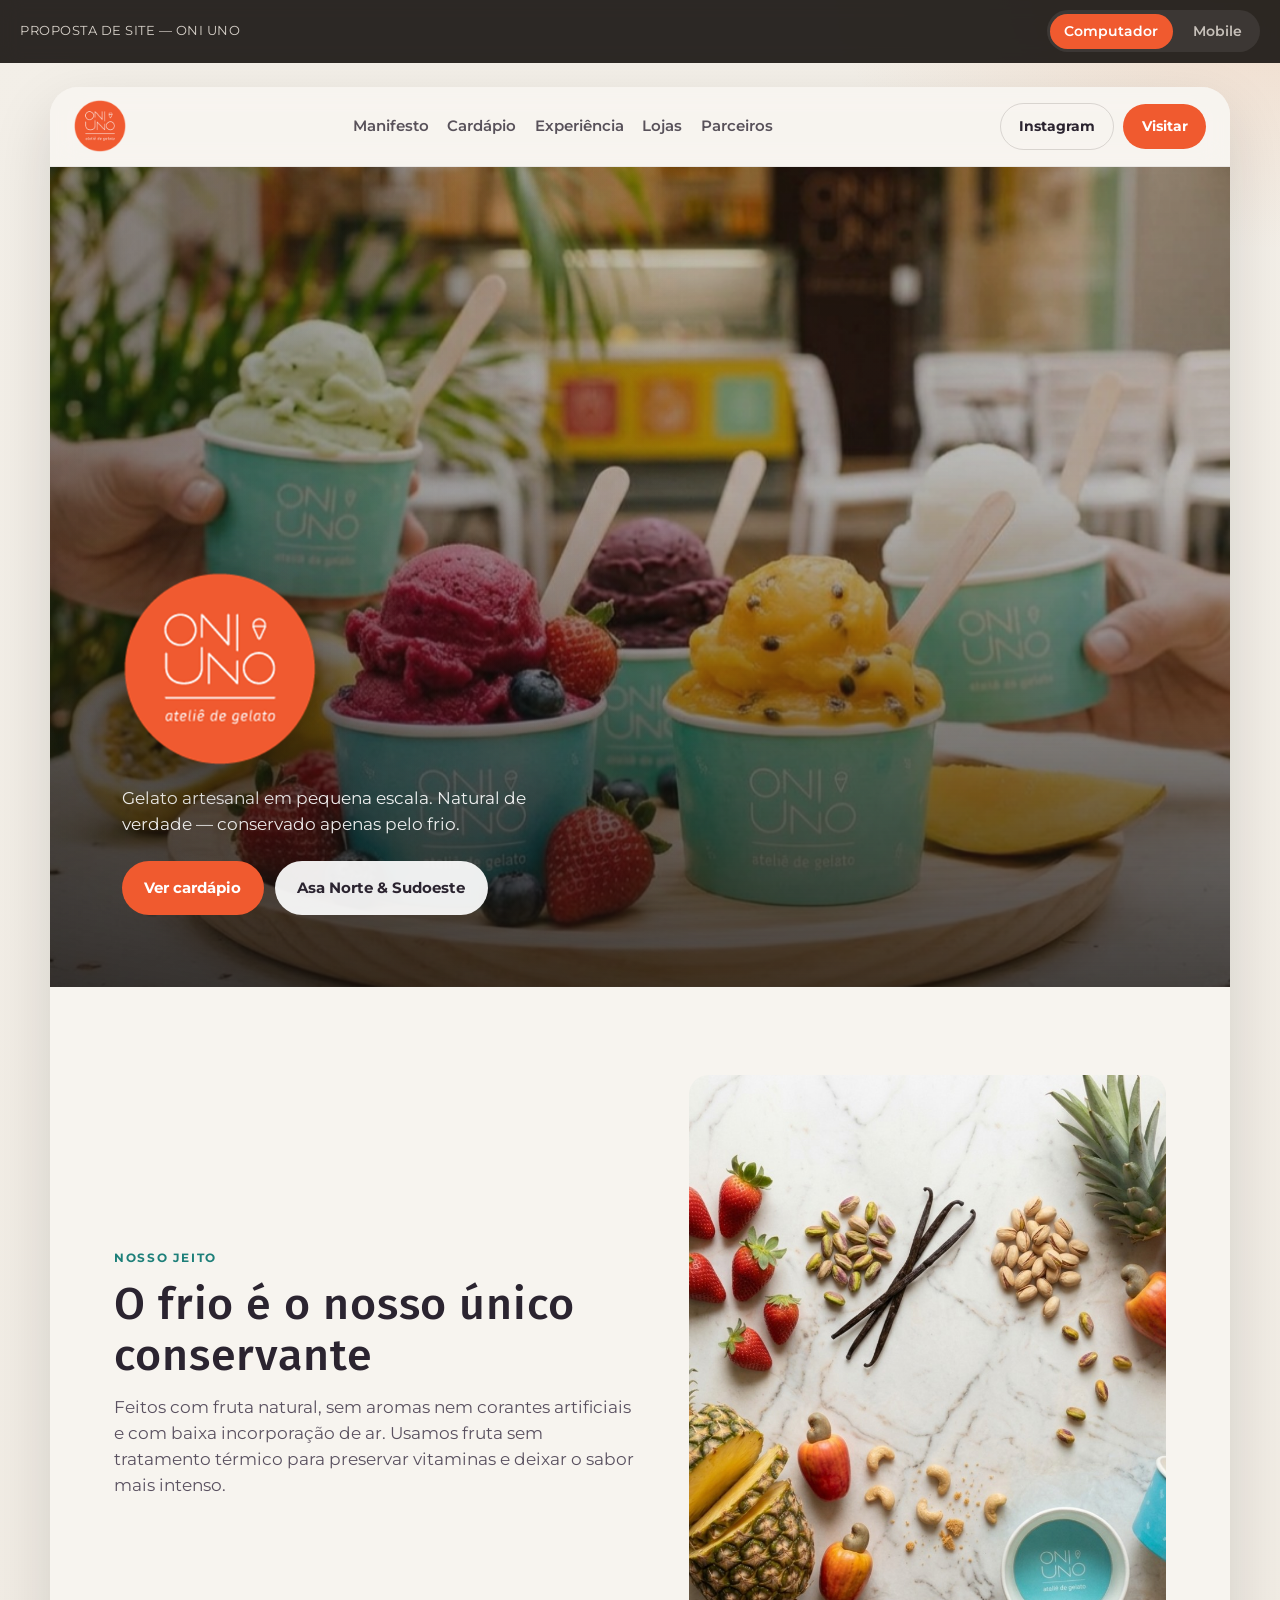
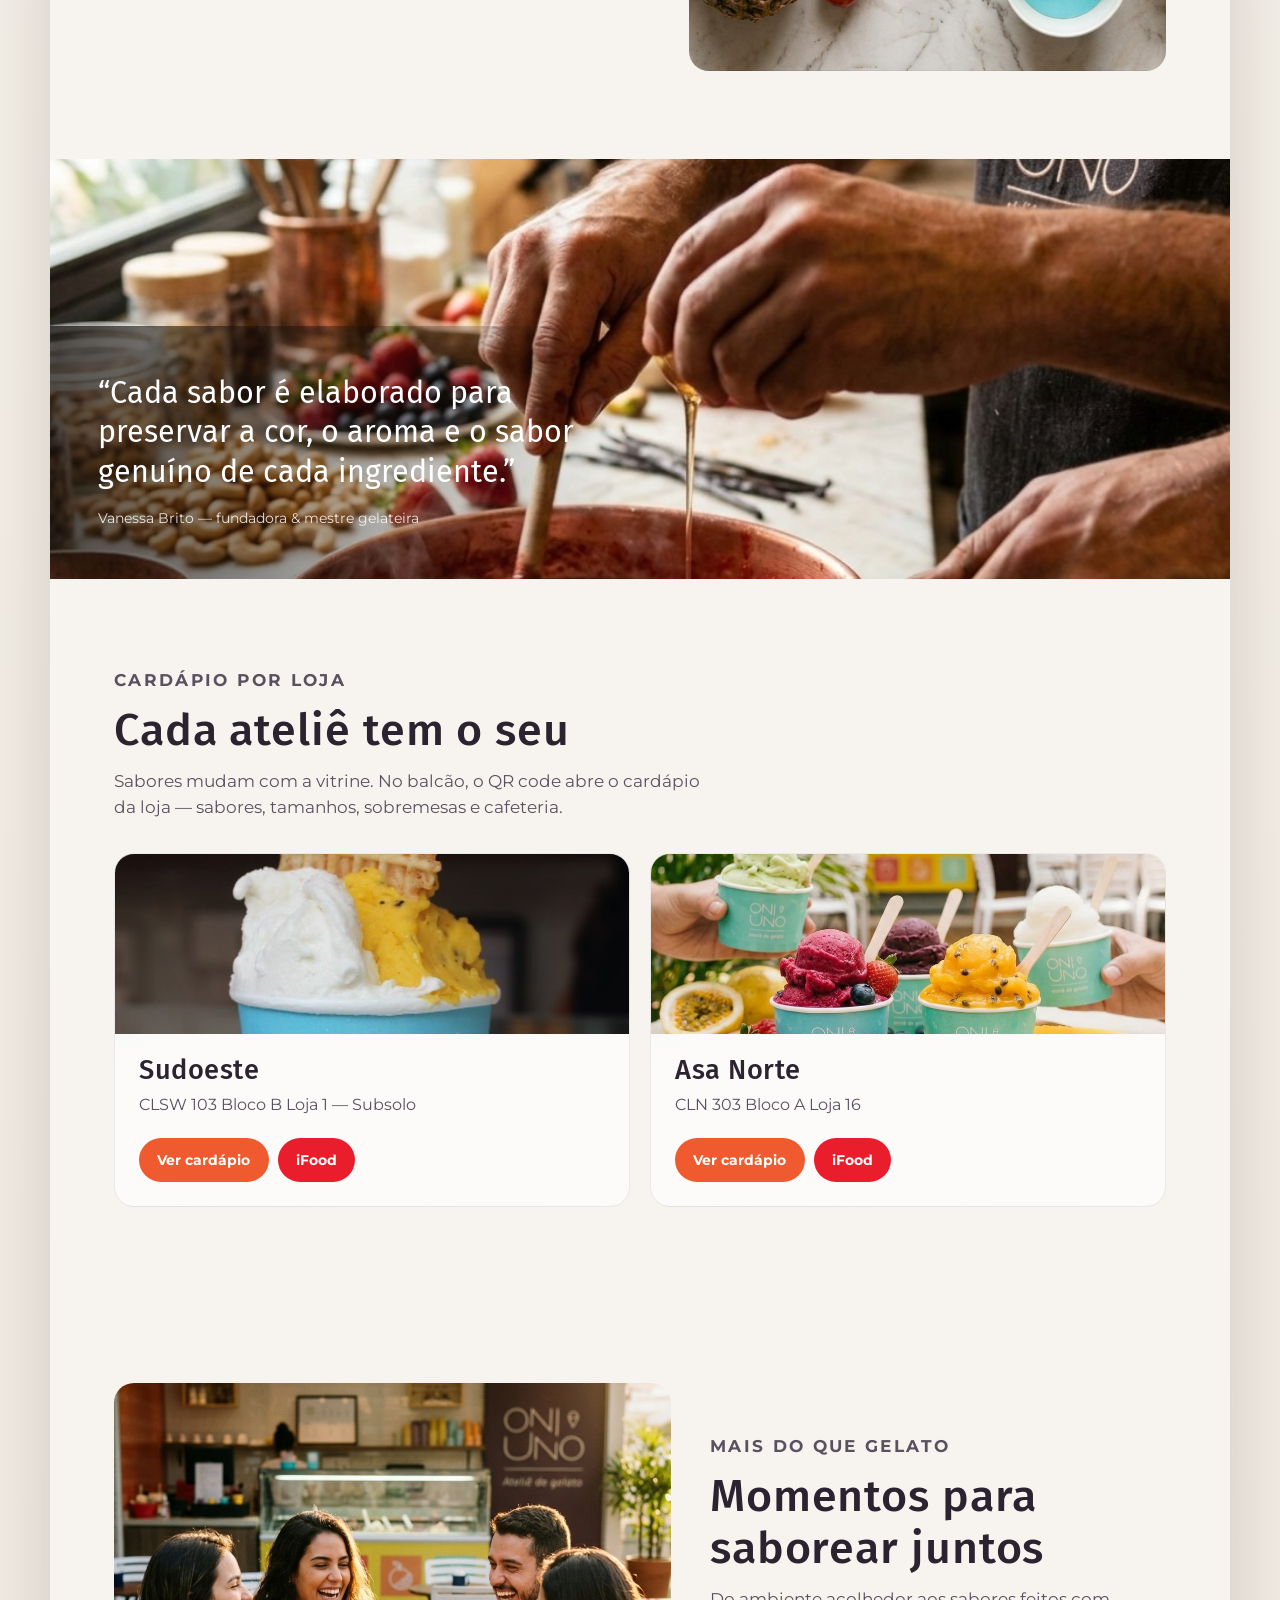
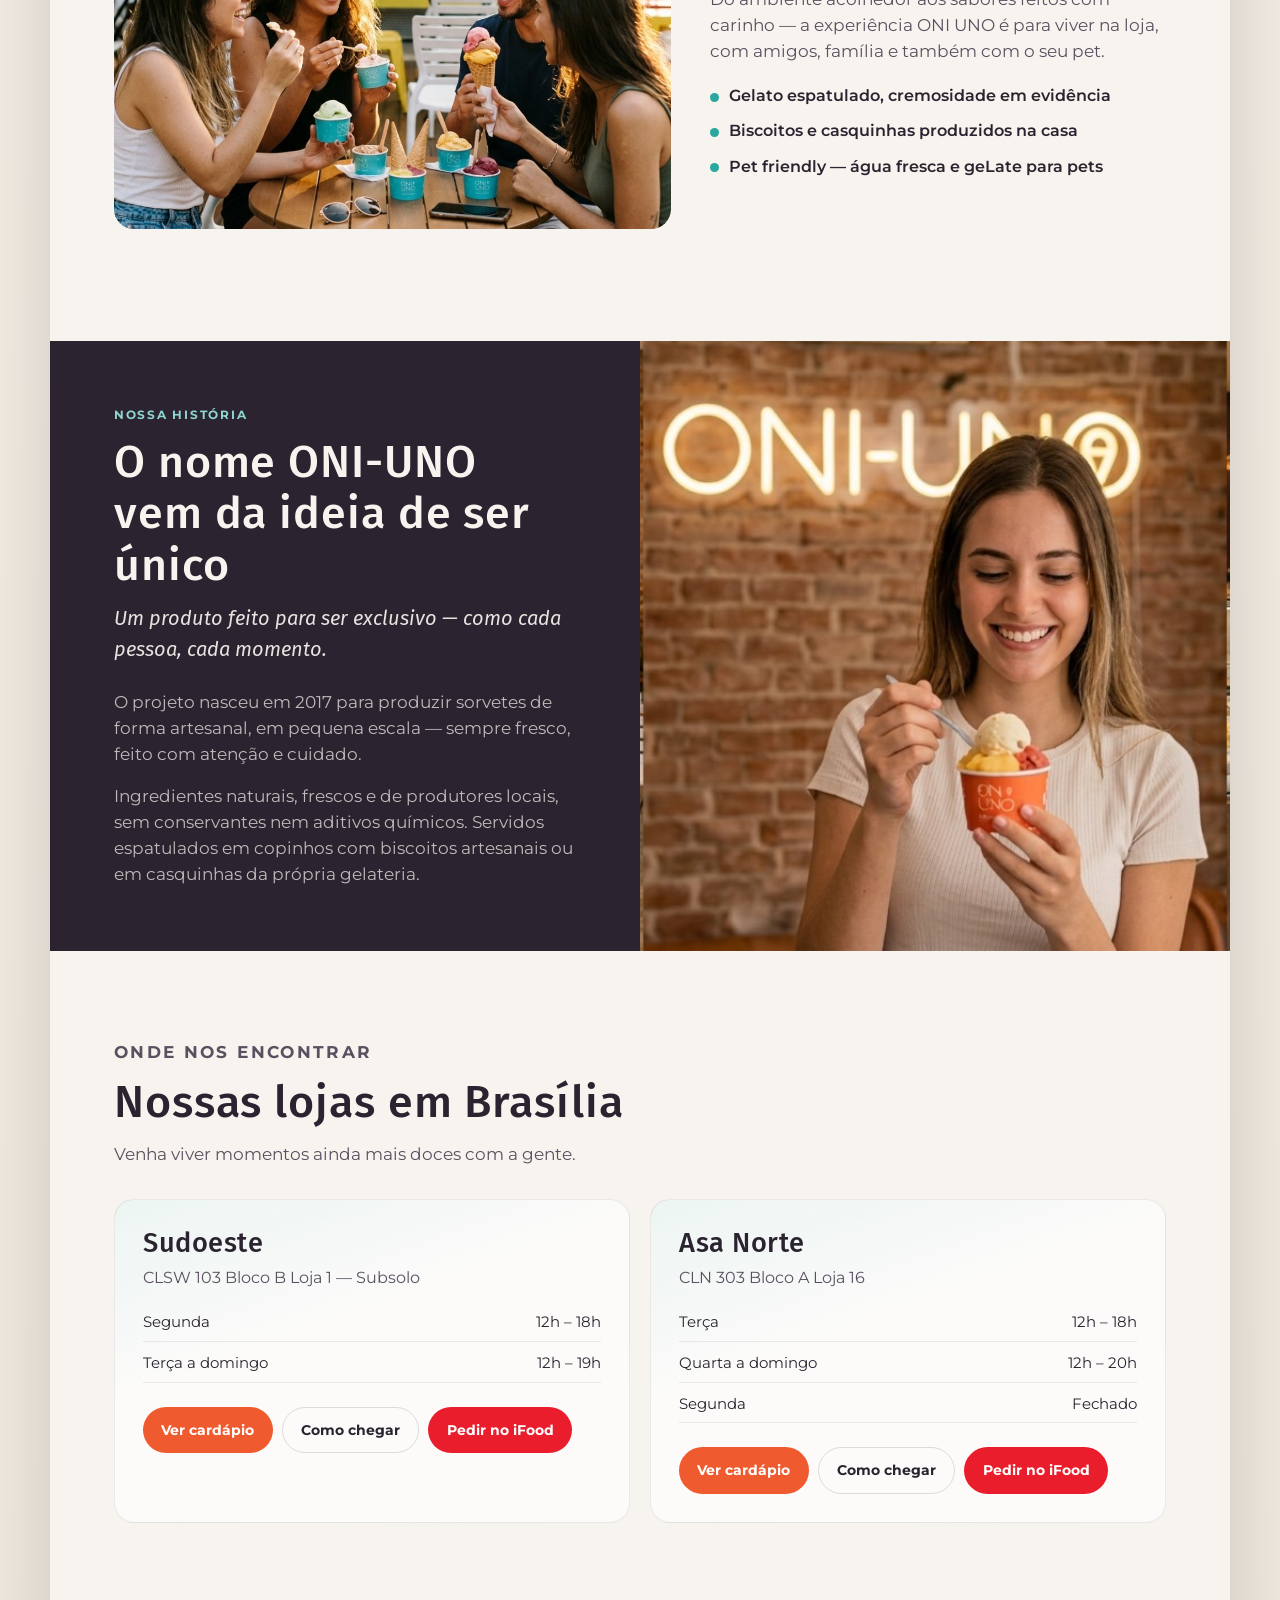
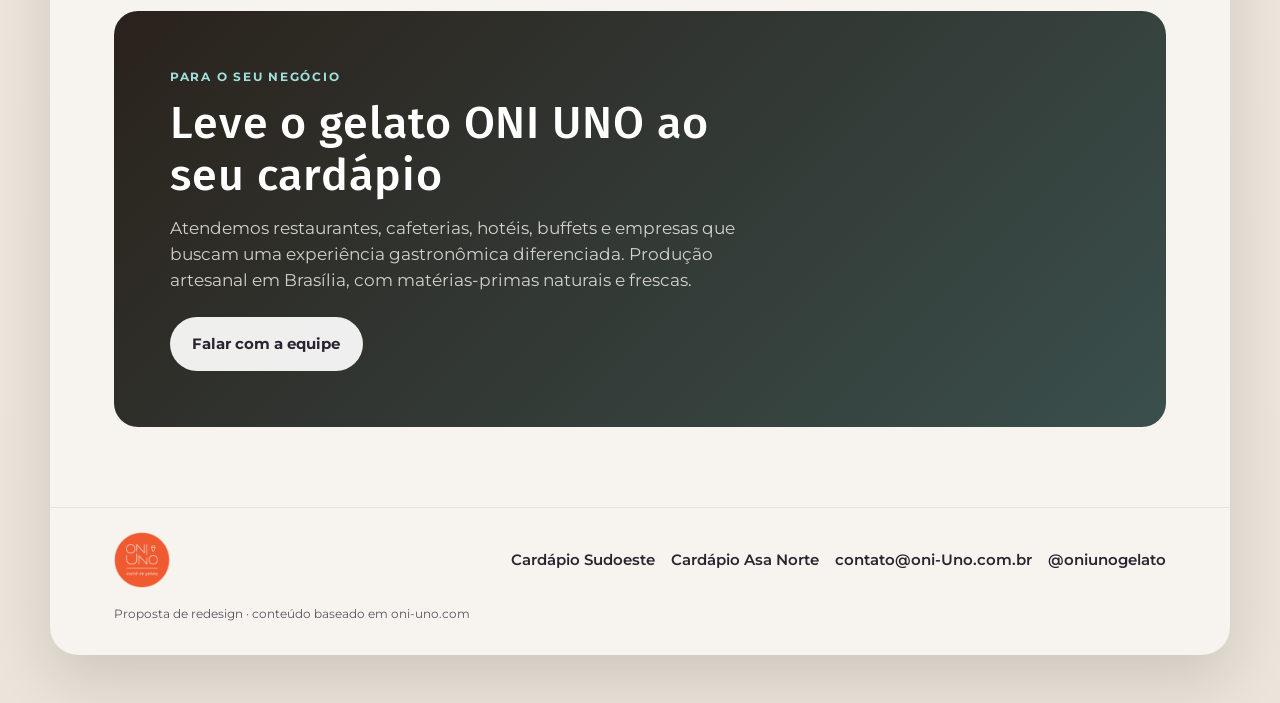
==== commit e6cd352c: "Move store info to the end of QR menus and drop cross-store links. Co-authored-by: Cursor <cursorage" ====
--- a/index.html
+++ b/index.html
@@ -9,7 +9,7 @@
   <link rel="preconnect" href="https://fonts.gstatic.com" crossorigin />
   <link href="https://fonts.googleapis.com/css2?family=Fira+Sans:ital,wght@0,300;0,400;0,500;0,600;0,700;1,400;1,500&family=Montserrat:ital,wght@0,300;0,400;0,500;0,600;0,700;1,400&display=swap" rel="stylesheet" />
   <meta http-equiv="Cache-Control" content="no-cache, no-store, must-revalidate" />
-  <link rel="stylesheet" href="styles.css?v=6" />
+  <link rel="stylesheet" href="styles.css?v=7" />
 </head>
 <body>
   <div class="proposal-bar" role="region" aria-label="Controles da proposta">
@@ -104,7 +104,6 @@
               <div>
                 <h3>Sudoeste</h3>
                 <p class="store__addr">CLSW 103 Bloco B Loja 1 — Subsolo</p>
-                <p class="qr-hint">QR: <code>cardapio-sudoeste.html</code></p>
                 <div class="store__actions">
                   <a class="btn btn--solid" href="cardapio-sudoeste.html">Ver cardápio</a>
                   <a class="btn btn--ifood" href="https://www.ifood.com.br/delivery/brasilia-df/oni-uno-gelato---sorvete-sudoeste-setor-sudoeste/a16ed348-624a-4c3f-95b3-22ea90a01055" target="_blank" rel="noopener">iFood</a>
@@ -116,7 +115,6 @@
               <div>
                 <h3>Asa Norte</h3>
                 <p class="store__addr">CLN 303 Bloco A Loja 16</p>
-                <p class="qr-hint">QR: <code>cardapio-asa-norte.html</code></p>
                 <div class="store__actions">
                   <a class="btn btn--solid" href="cardapio-asa-norte.html">Ver cardápio</a>
                   <a class="btn btn--ifood" href="https://www.ifood.com.br/delivery/brasilia-df/oni-uno-gelato---sorvete-asa-norte-asa-norte/f6c8bb5d-3c3e-4d44-b9ca-97238064ccbe" target="_blank" rel="noopener">iFood</a>
@@ -224,6 +222,6 @@
     </div>
   </div>
 
-  <script src="script.js?v=6"></script>
+  <script src="script.js?v=7"></script>
 </body>
 </html>
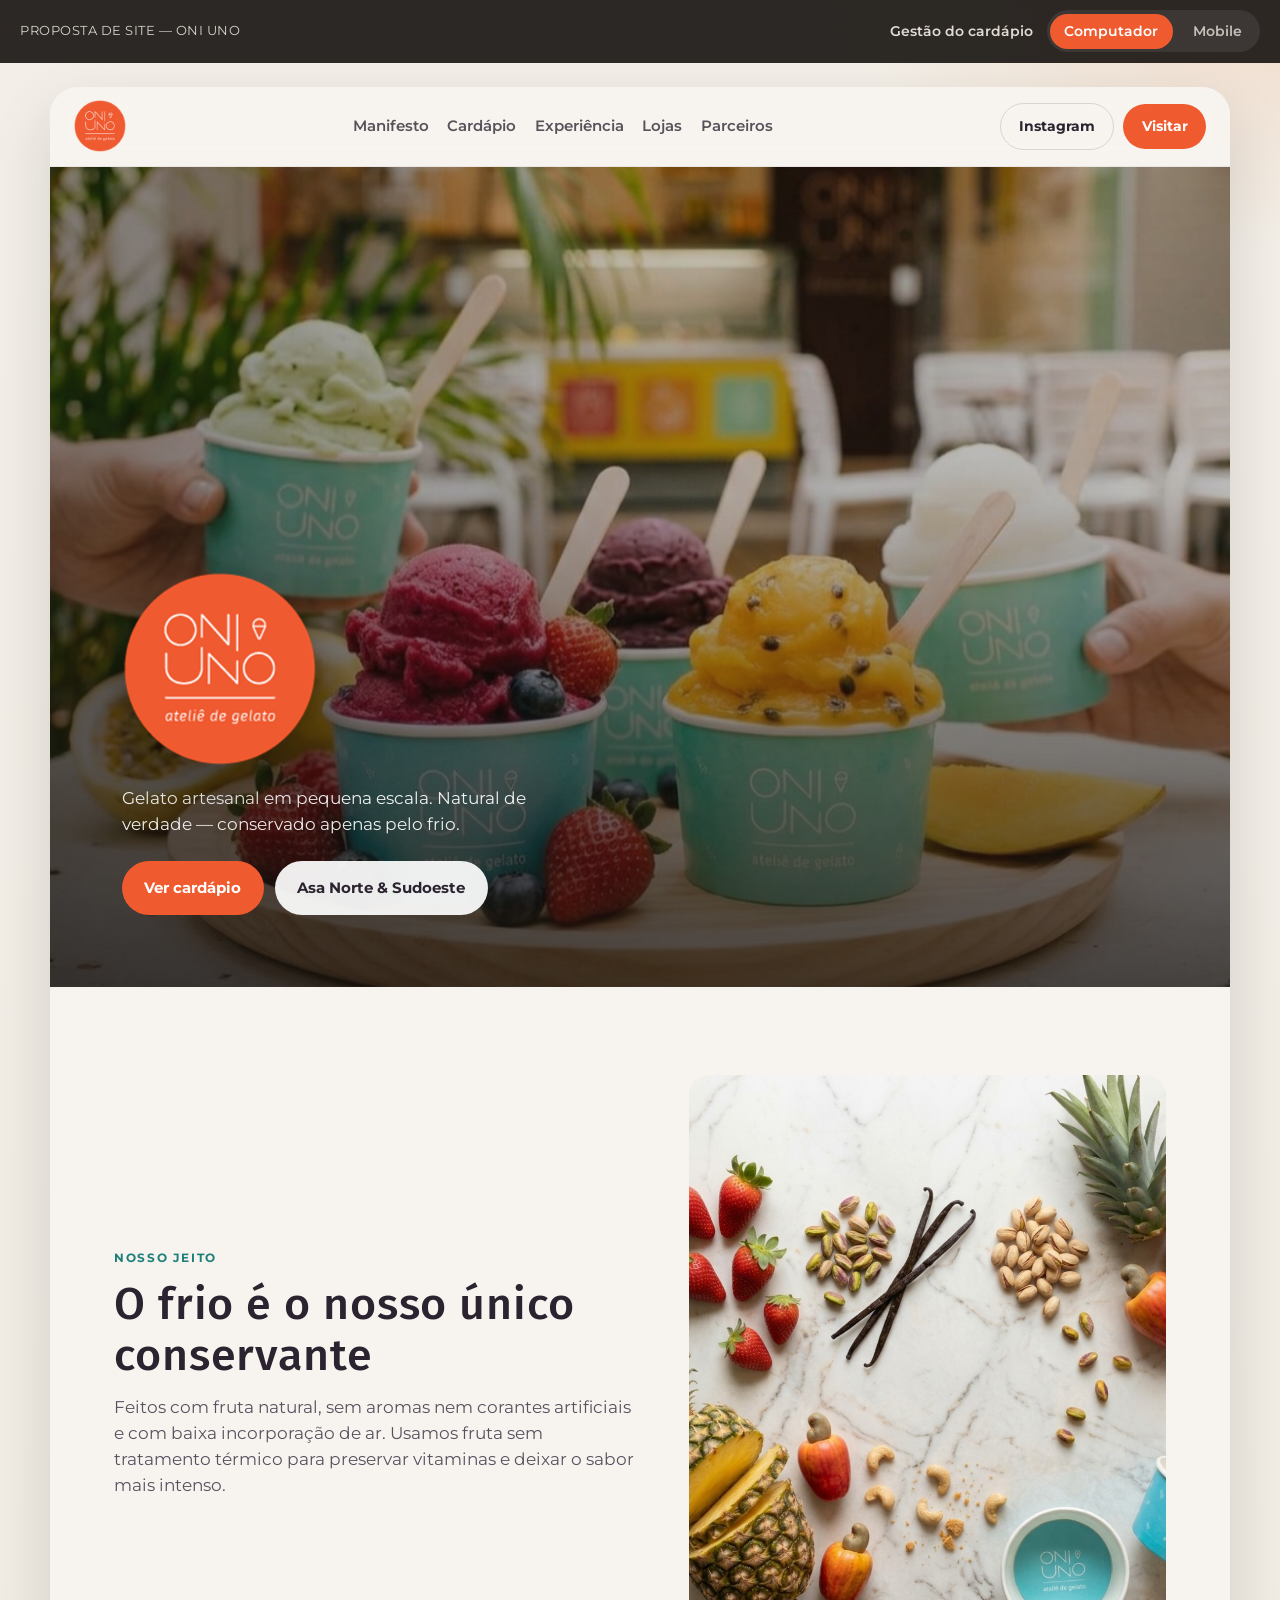
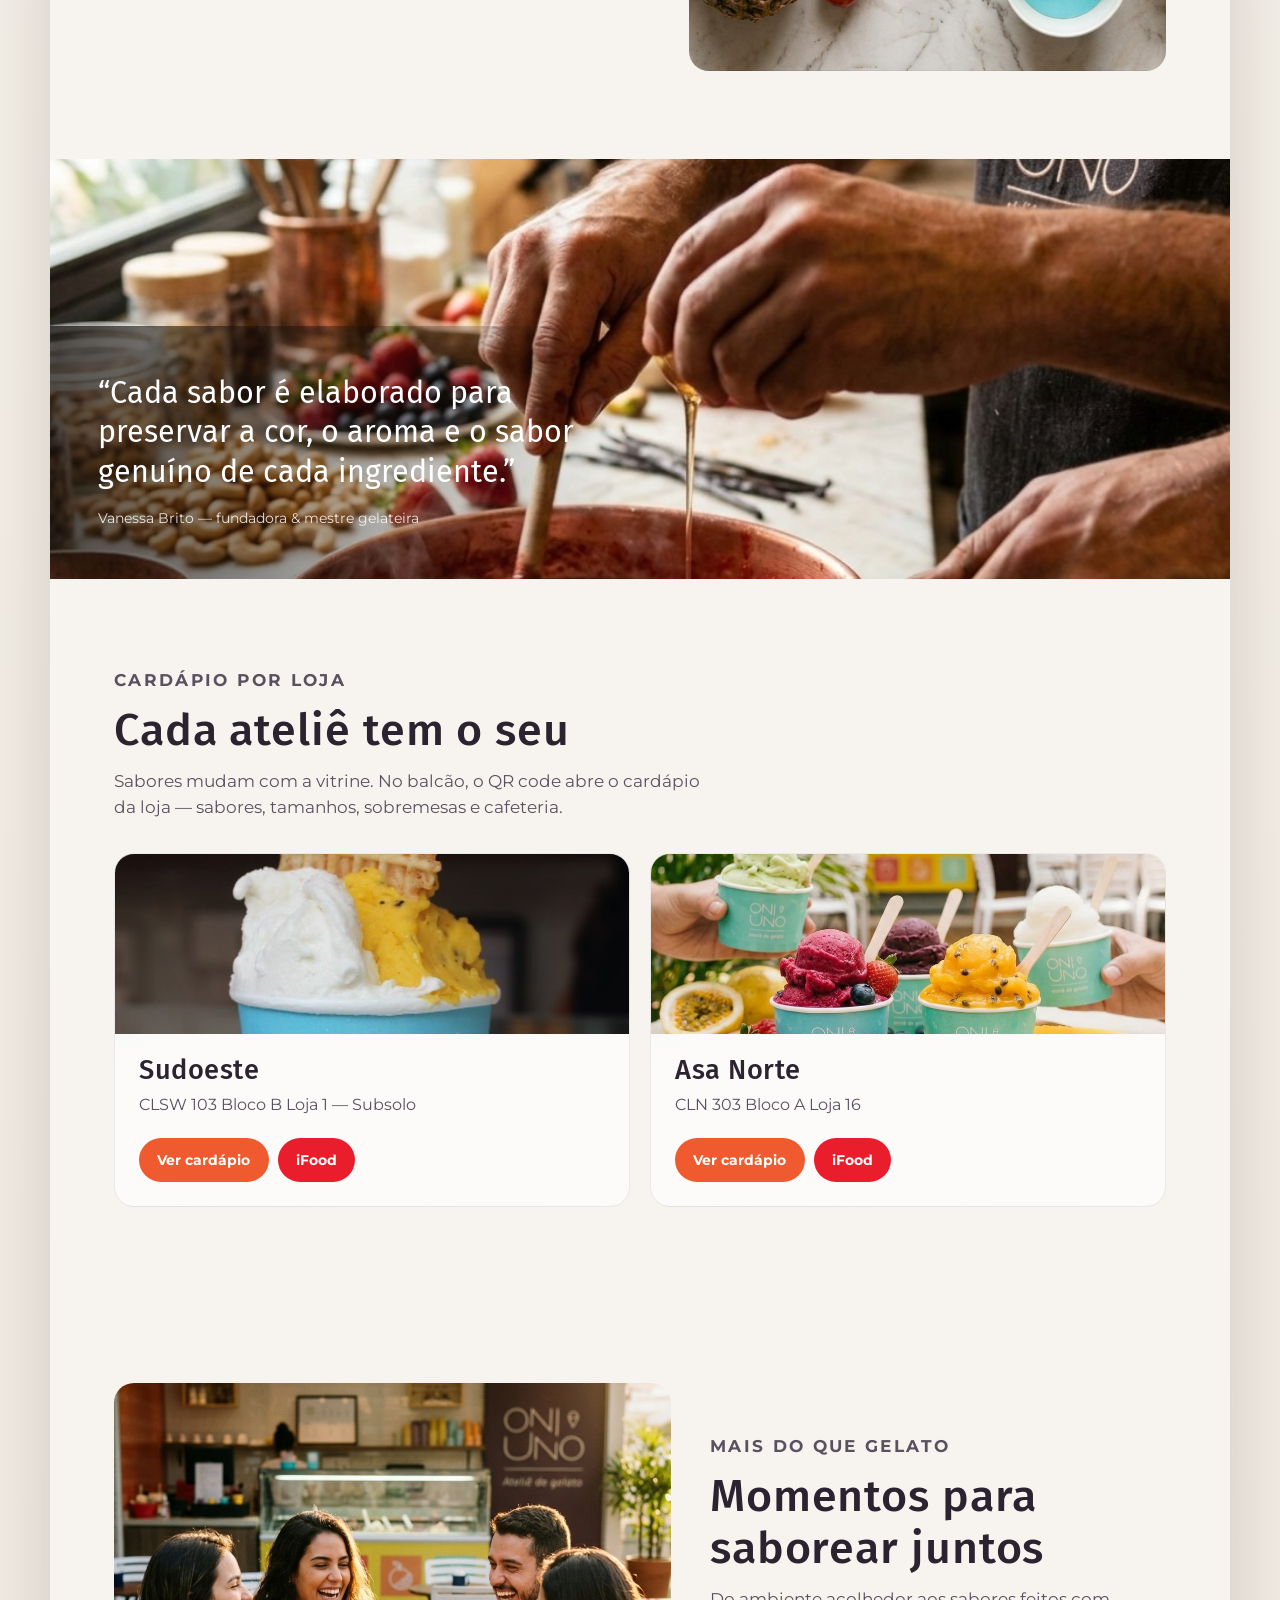
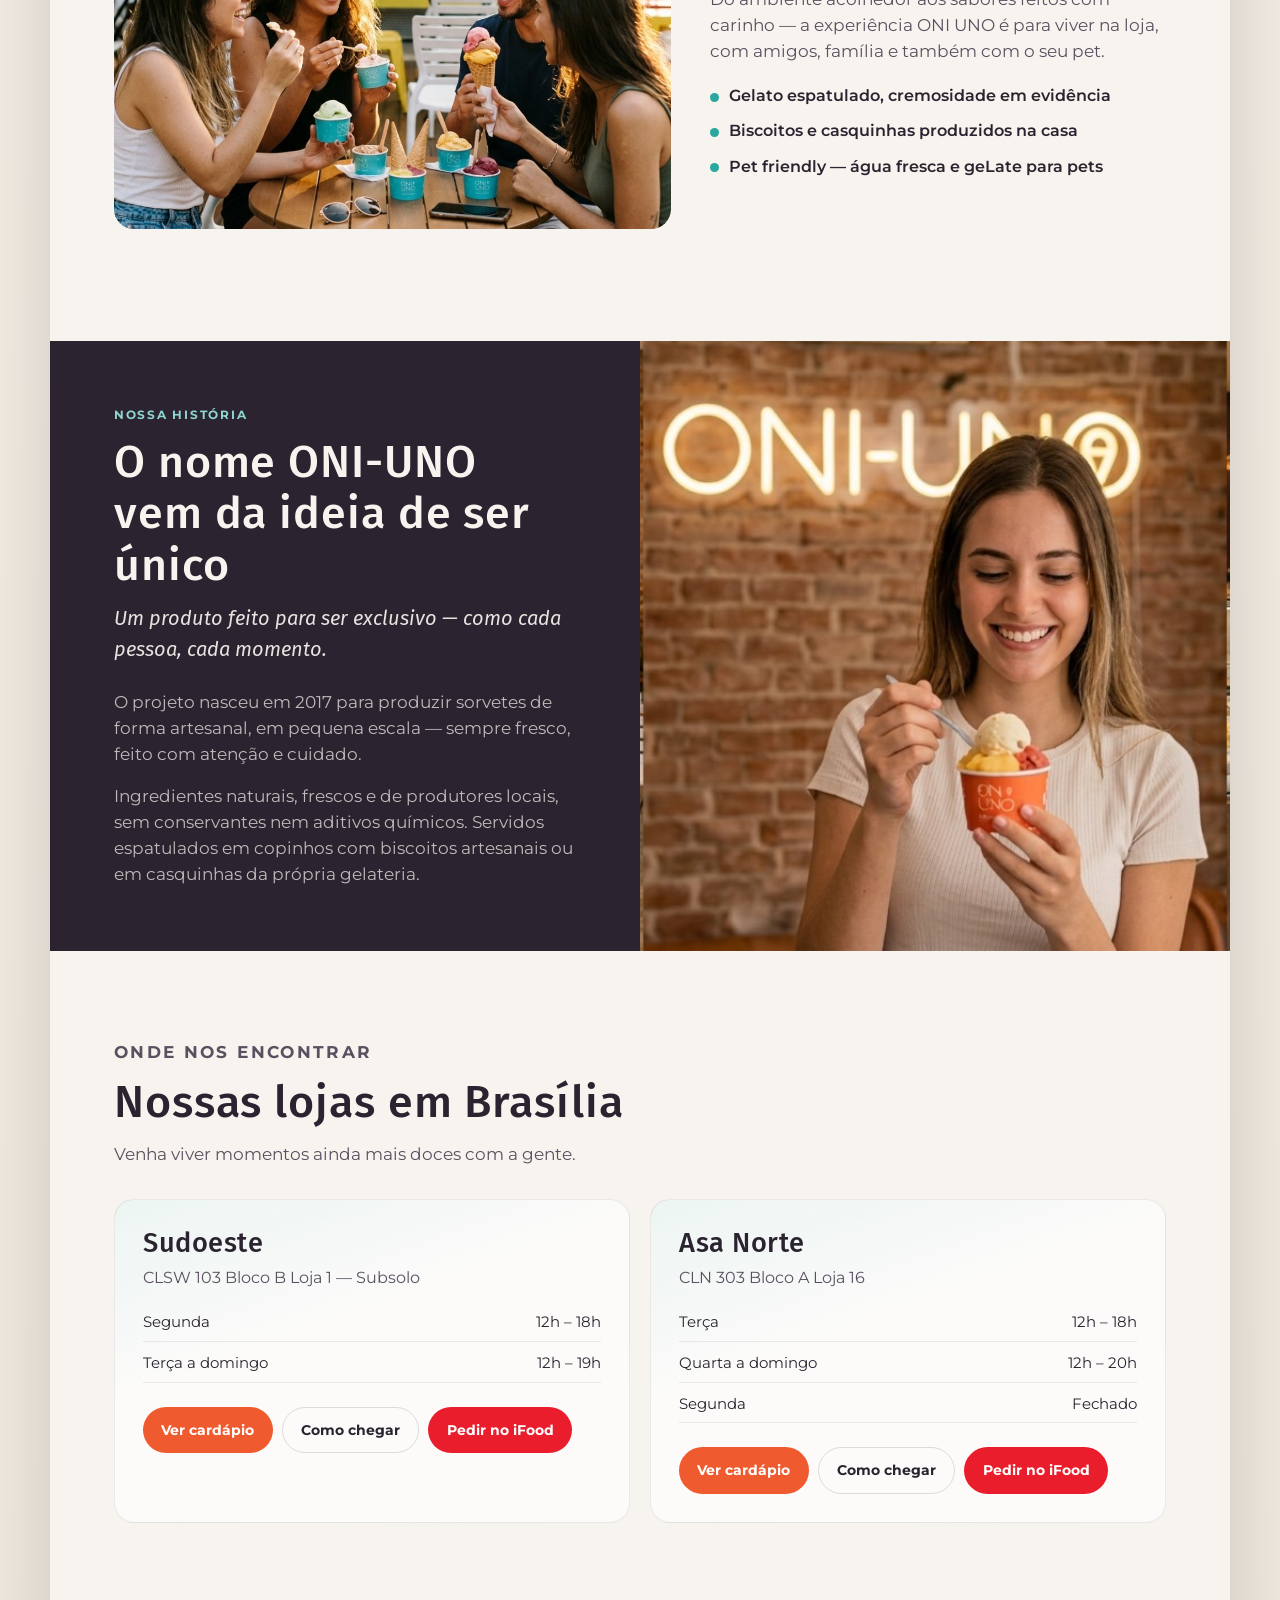
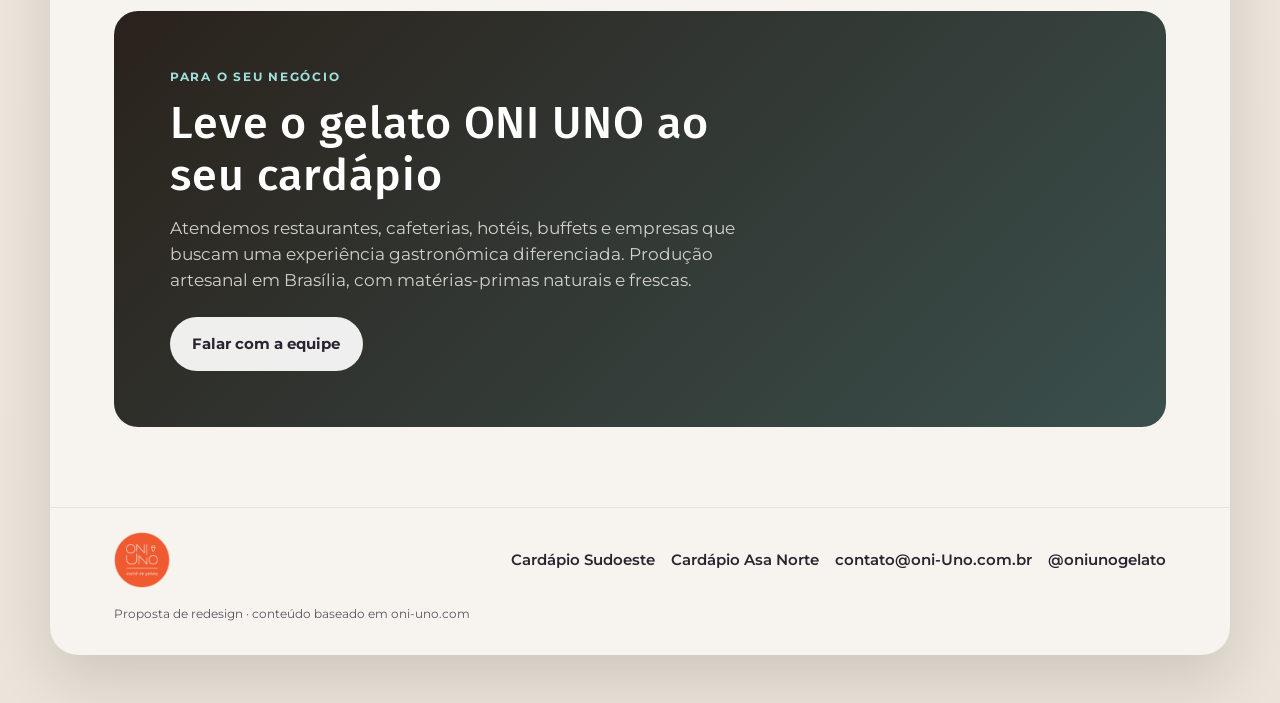
==== commit 4d69ff27: "Add an online menu editor for store vitrines and prices. Co-authored-by: Cursor <cursoragent@cursor." ====
--- a/index.html
+++ b/index.html
@@ -9,14 +9,17 @@
   <link rel="preconnect" href="https://fonts.gstatic.com" crossorigin />
   <link href="https://fonts.googleapis.com/css2?family=Fira+Sans:ital,wght@0,300;0,400;0,500;0,600;0,700;1,400;1,500&family=Montserrat:ital,wght@0,300;0,400;0,500;0,600;0,700;1,400&display=swap" rel="stylesheet" />
   <meta http-equiv="Cache-Control" content="no-cache, no-store, must-revalidate" />
-  <link rel="stylesheet" href="styles.css?v=7" />
+  <link rel="stylesheet" href="styles.css?v=8" />
 </head>
 <body>
   <div class="proposal-bar" role="region" aria-label="Controles da proposta">
     <span class="proposal-bar__label">Proposta de site — ONI UNO</span>
-    <div class="proposal-bar__toggles" role="group" aria-label="Pré-visualizar layout">
-      <button type="button" class="proposal-bar__btn is-active" data-viewport="desktop">Computador</button>
-      <button type="button" class="proposal-bar__btn" data-viewport="mobile">Mobile</button>
+    <div class="proposal-bar__right">
+      <a class="proposal-bar__link" href="gestao.html">Gestão do cardápio</a>
+      <div class="proposal-bar__toggles" role="group" aria-label="Pré-visualizar layout">
+        <button type="button" class="proposal-bar__btn is-active" data-viewport="desktop">Computador</button>
+        <button type="button" class="proposal-bar__btn" data-viewport="mobile">Mobile</button>
+      </div>
     </div>
   </div>
 
@@ -222,6 +225,6 @@
     </div>
   </div>
 
-  <script src="script.js?v=7"></script>
+  <script src="script.js?v=8"></script>
 </body>
 </html>
--- a/styles.css
+++ b/styles.css
@@ -1325,3 +1325,263 @@
     padding-inline: 1.1rem;
   }
 }
+
+.menu-empty {
+  color: var(--ink-soft);
+  padding: 1rem 0 0.25rem;
+}
+
+.proposal-bar__right {
+  display: flex;
+  align-items: center;
+  gap: 0.85rem;
+  flex-wrap: wrap;
+  justify-content: flex-end;
+}
+
+/* Gestão */
+.page-admin {
+  min-height: 100vh;
+}
+
+.admin-login {
+  min-height: calc(100vh - 3.4rem);
+  display: grid;
+  place-items: center;
+  padding: 1.5rem;
+}
+
+.admin-login[hidden],
+.admin-app[hidden] {
+  display: none !important;
+}
+
+.admin-login__card {
+  width: min(28rem, 100%);
+  background: var(--white);
+  border-radius: var(--radius);
+  padding: 1.75rem 1.5rem 1.6rem;
+  box-shadow: var(--shadow);
+}
+
+.admin-login__card h1 {
+  margin: 0.2rem 0 0.6rem;
+}
+
+.admin-login__card form {
+  display: grid;
+  gap: 0.85rem;
+  margin-top: 1.2rem;
+}
+
+.admin-login__card label,
+.admin-select {
+  display: grid;
+  gap: 0.35rem;
+  font-size: 0.82rem;
+  font-weight: 700;
+  letter-spacing: 0.04em;
+  text-transform: uppercase;
+}
+
+.admin-login__card input,
+.admin-board input,
+.admin-board textarea,
+.admin-board select {
+  width: 100%;
+  font: inherit;
+  color: var(--ink);
+  border: 1px solid rgba(28, 23, 20, 0.14);
+  border-radius: 0.75rem;
+  padding: 0.7rem 0.8rem;
+  background: #fff;
+}
+
+.admin-error {
+  color: #b42318;
+  font-size: 0.9rem;
+  margin: 0;
+}
+
+.admin-app {
+  width: min(920px, 100%);
+  margin: 0 auto;
+  padding: 1.25rem 1rem 4rem;
+}
+
+.admin-top {
+  display: flex;
+  justify-content: space-between;
+  gap: 1rem;
+  align-items: flex-end;
+  flex-wrap: wrap;
+  margin-bottom: 0.75rem;
+}
+
+.admin-top h1 {
+  font-size: clamp(1.8rem, 5vw, 2.4rem);
+}
+
+.admin-top__actions {
+  display: flex;
+  gap: 0.5rem;
+  flex-wrap: wrap;
+}
+
+.admin-status {
+  min-height: 1.4rem;
+  font-size: 0.9rem;
+  color: var(--ink-soft);
+  margin-bottom: 1rem;
+}
+
+.admin-status[data-kind="ok"] { color: var(--teal-deep); }
+.admin-status[data-kind="warn"] { color: var(--brand-deep); }
+.admin-status[data-kind="err"] { color: #b42318; }
+
+.admin-tabs {
+  display: flex;
+  flex-wrap: wrap;
+  gap: 0.4rem;
+  margin-bottom: 0.75rem;
+}
+
+.admin-tabs button {
+  padding: 0.55rem 0.95rem;
+  border-radius: 999px;
+  background: var(--stone);
+  font-weight: 700;
+  font-size: 0.88rem;
+}
+
+.admin-tabs button.is-active {
+  background: var(--ink);
+  color: var(--paper);
+}
+
+.admin-tabs--sub {
+  margin-bottom: 1.25rem;
+}
+
+.admin-card {
+  background: #fff;
+  border-radius: var(--radius);
+  padding: 1.1rem 1rem 1.2rem;
+  margin-bottom: 1rem;
+  border: 1px solid rgba(28, 23, 20, 0.06);
+}
+
+.admin-card__head {
+  display: flex;
+  justify-content: space-between;
+  gap: 0.75rem;
+  align-items: flex-start;
+  margin-bottom: 0.9rem;
+}
+
+.admin-card__head h3 {
+  font-size: 1.15rem;
+}
+
+.admin-card__head p,
+.admin-card__head h3 + p {
+  color: var(--ink-soft);
+  font-size: 0.88rem;
+}
+
+.admin-card__tools {
+  display: flex;
+  gap: 0.35rem;
+}
+
+.admin-flavor,
+.admin-item,
+.admin-product {
+  display: grid;
+  gap: 0.65rem;
+  padding: 0.85rem 0;
+  border-top: 1px solid rgba(28, 23, 20, 0.08);
+}
+
+.admin-flavor {
+  grid-template-columns: auto 1fr auto;
+  align-items: start;
+}
+
+.admin-flavor:not(.is-on) {
+  opacity: 0.62;
+}
+
+.admin-flavor__fields {
+  display: grid;
+  gap: 0.45rem;
+}
+
+.switch {
+  display: grid;
+  justify-items: center;
+  gap: 0.3rem;
+  font-size: 0.68rem;
+  font-weight: 700;
+  text-transform: uppercase;
+  letter-spacing: 0.03em;
+  color: var(--ink-soft);
+  min-width: 4.6rem;
+}
+
+.switch input {
+  width: 1.2rem;
+  height: 1.2rem;
+  accent-color: var(--teal);
+}
+
+.admin-icon {
+  width: 2rem;
+  height: 2rem;
+  border-radius: 999px;
+  background: var(--stone);
+  font-size: 1.2rem;
+  line-height: 1;
+}
+
+.admin-add {
+  margin-top: 0.65rem;
+}
+
+.admin-product {
+  grid-template-columns: 1fr;
+}
+
+.admin-items {
+  display: grid;
+  gap: 0.45rem;
+}
+
+.admin-item {
+  grid-template-columns: 1.2fr 1.2fr 5.5rem auto;
+  border-top: 0;
+  padding: 0;
+  align-items: center;
+}
+
+.btn.is-dirty {
+  box-shadow: 0 0 0 3px rgba(240, 90, 47, 0.35);
+}
+
+@media (max-width: 720px) {
+  .admin-flavor,
+  .admin-item {
+    grid-template-columns: 1fr auto;
+  }
+
+  .switch {
+    grid-column: 1 / -1;
+    grid-template-columns: auto 1fr;
+    justify-items: start;
+    align-items: center;
+  }
+
+  .admin-item input[data-field="price"] {
+    grid-column: 1 / -1;
+  }
+}
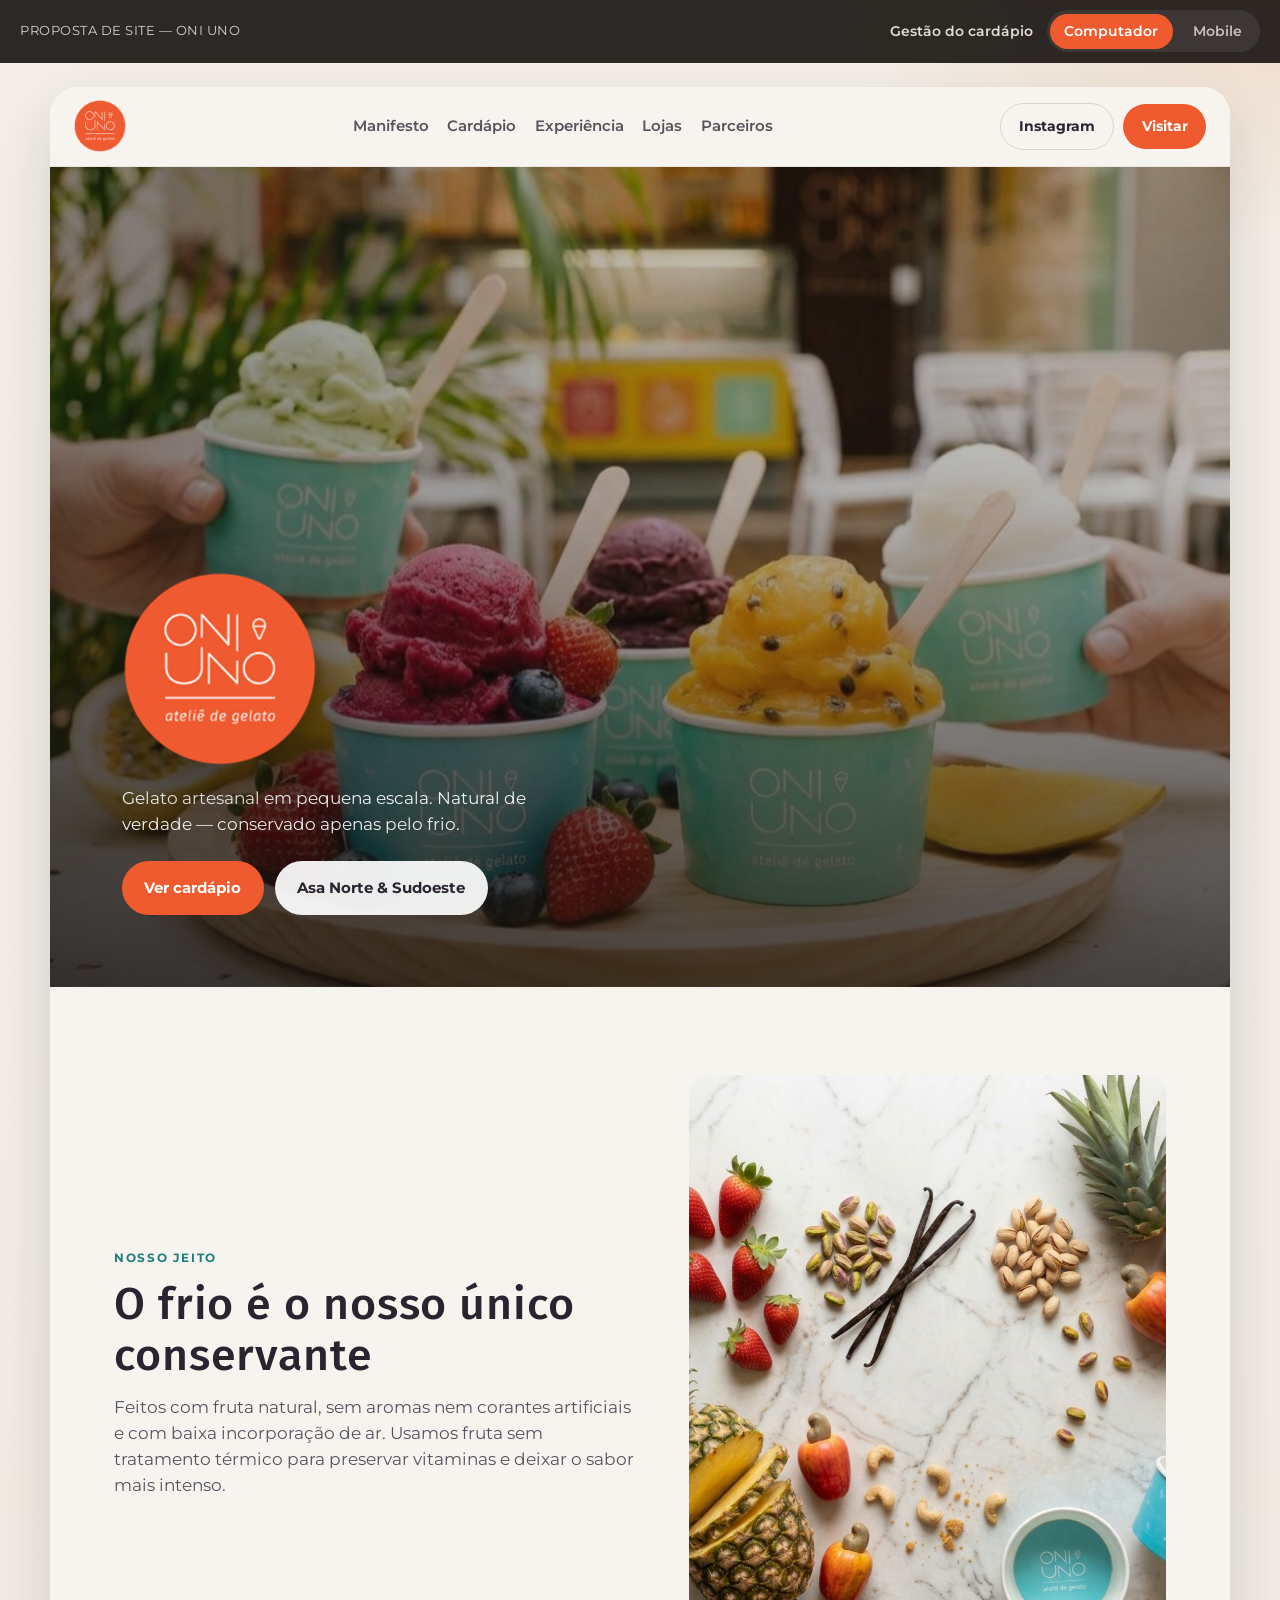
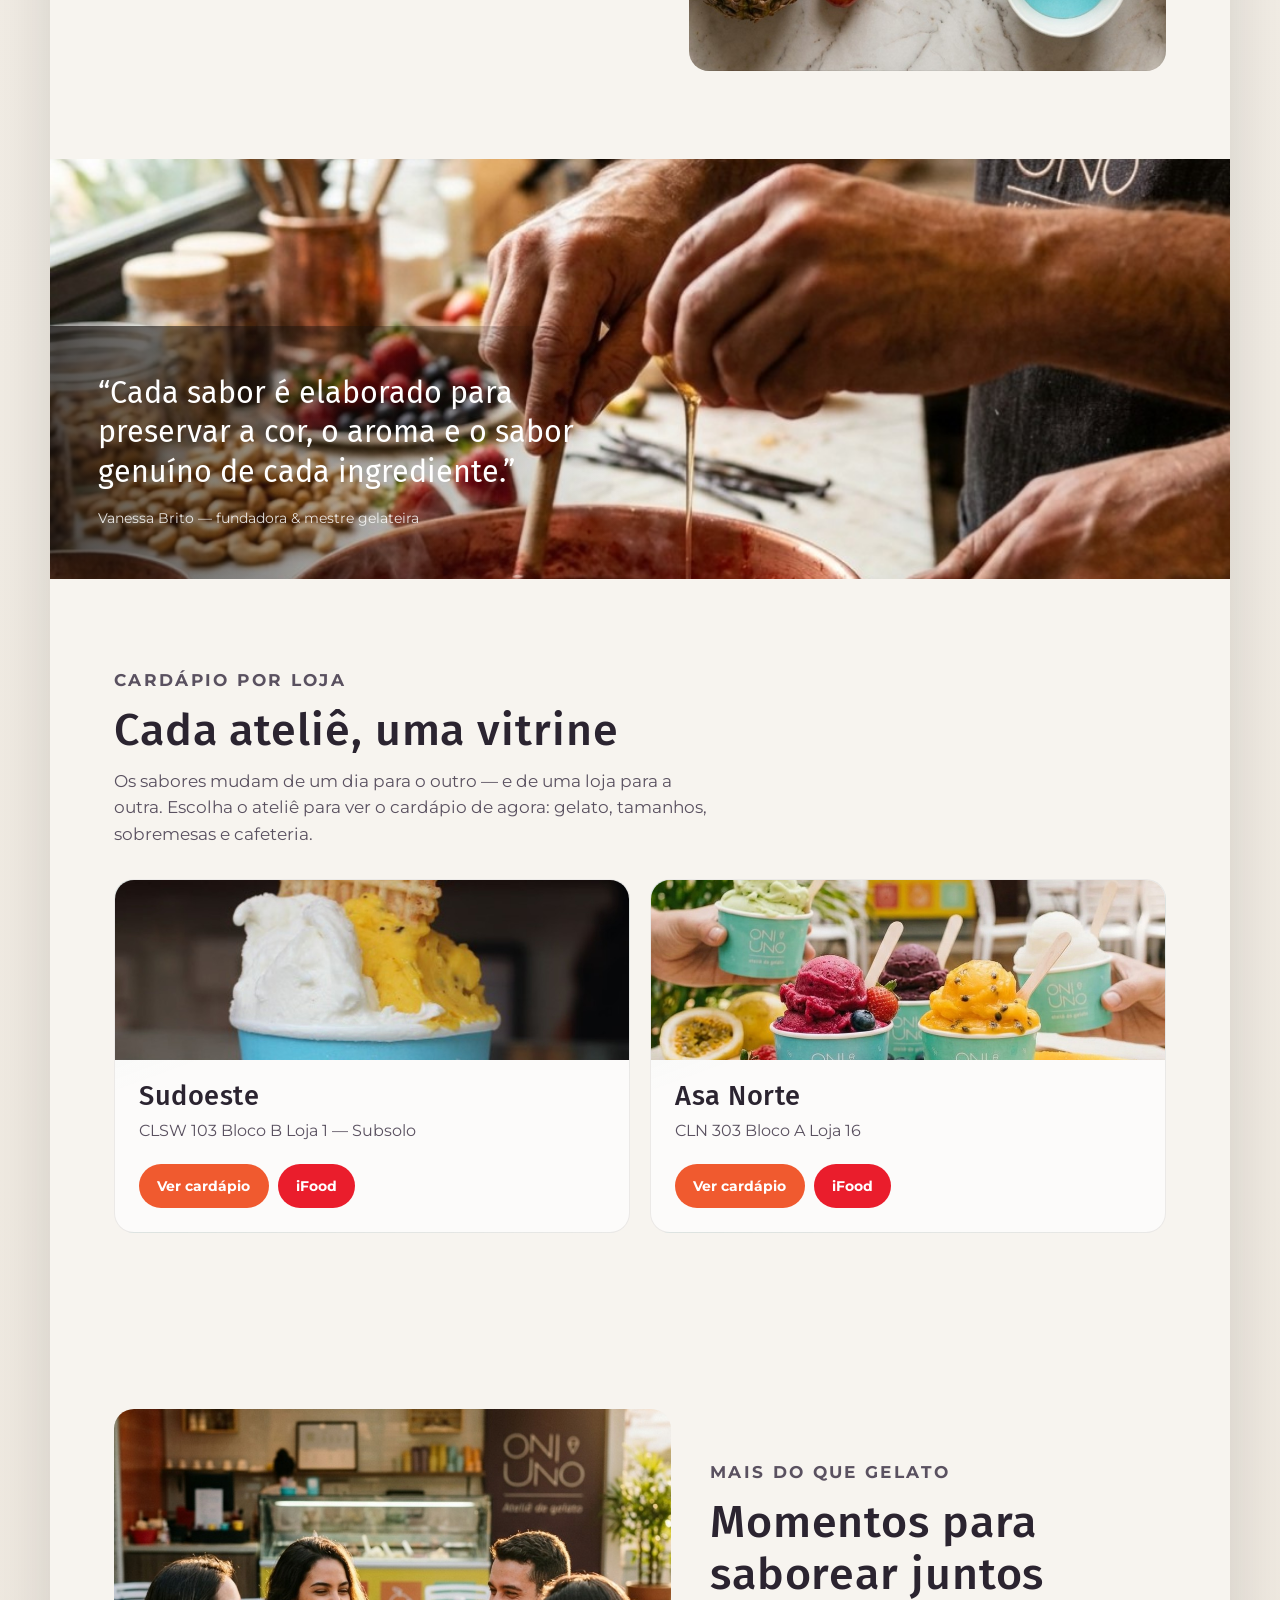
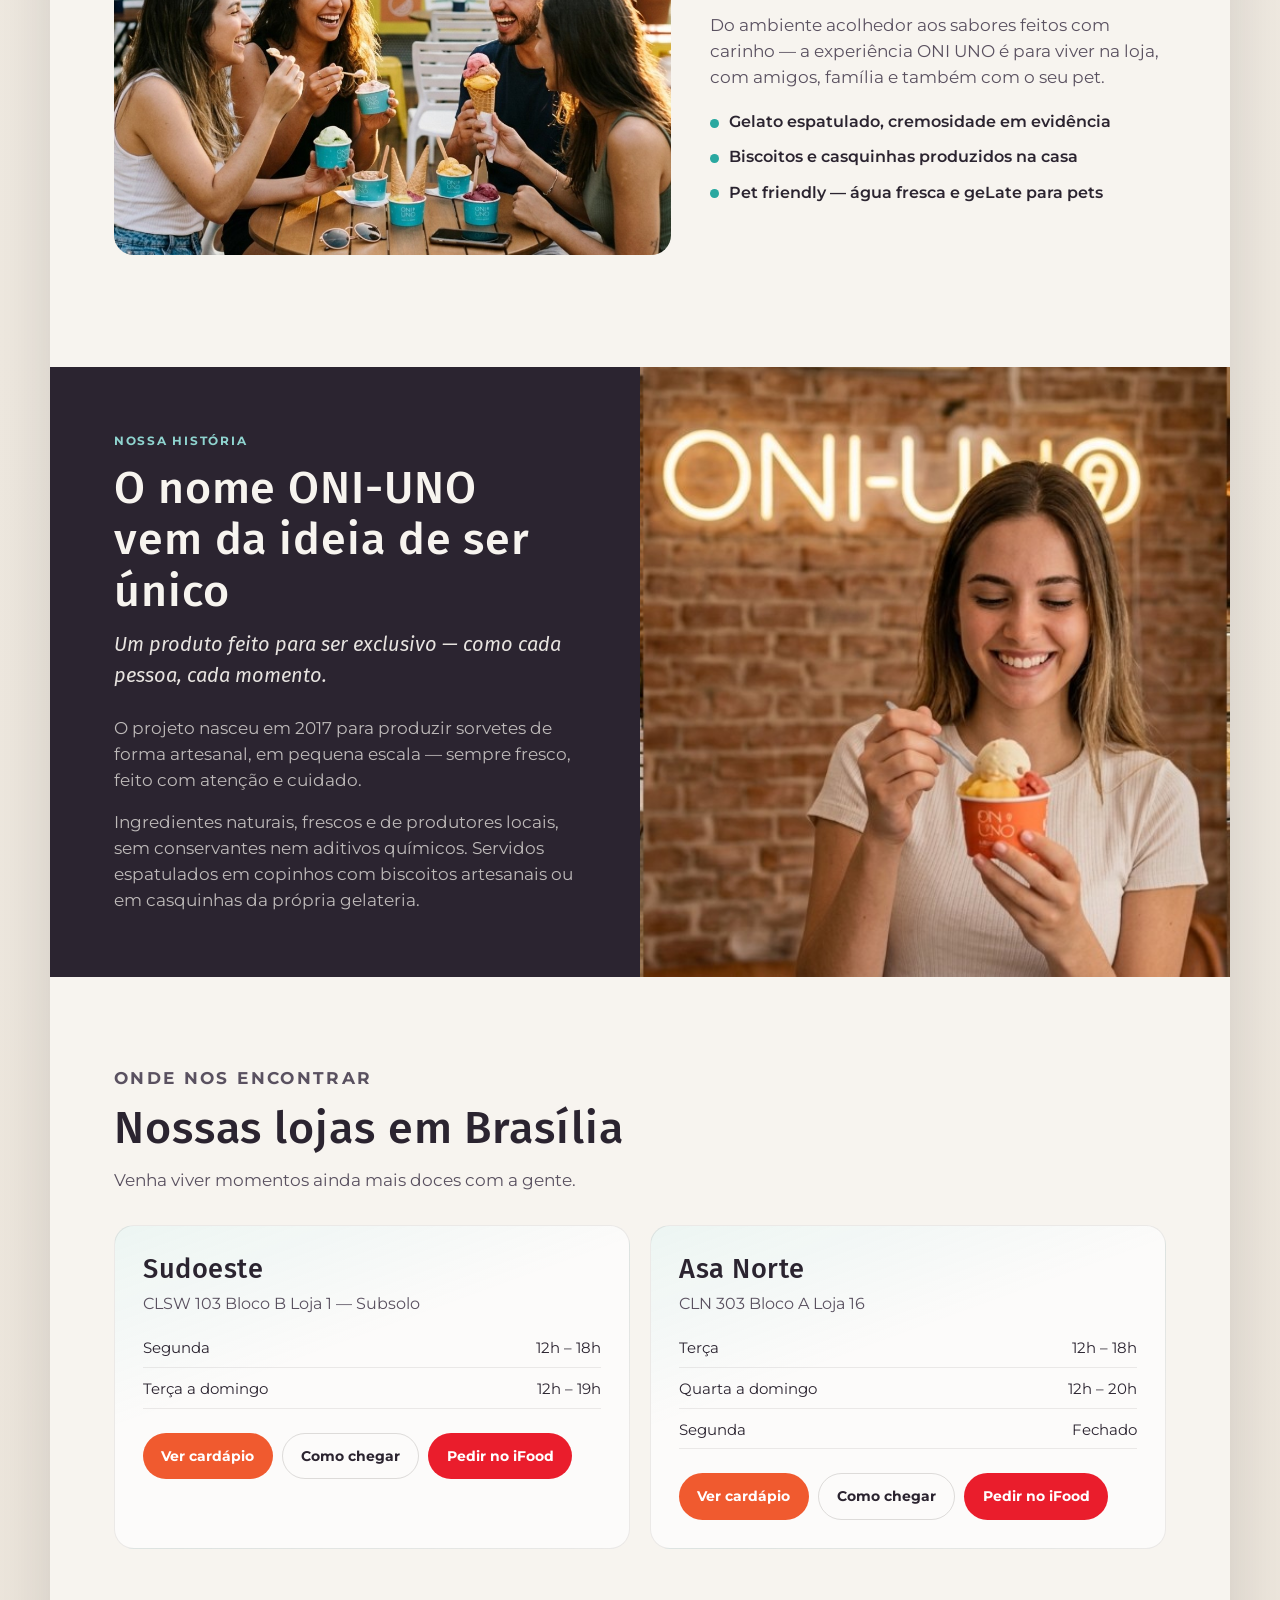
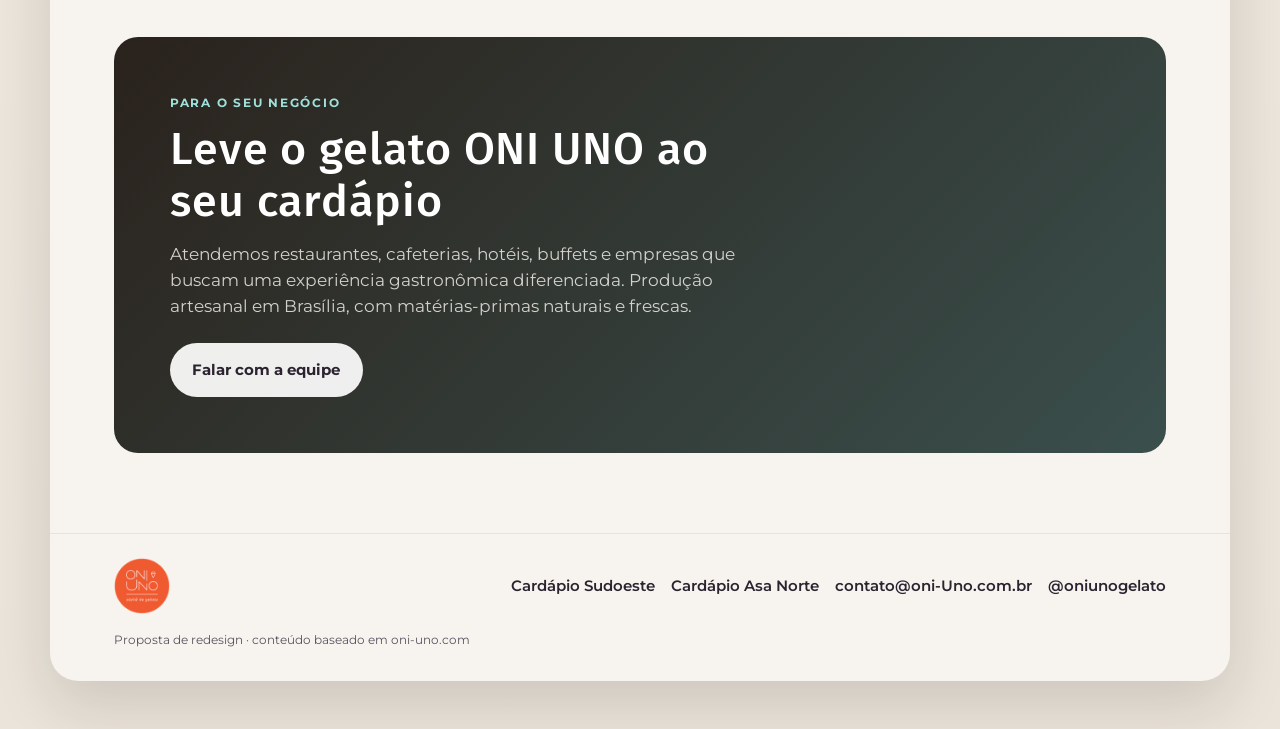
==== commit f3eeafbf: "Rewrite the homepage menu intro without QR-code language. Co-authored-by: Cursor <cursoragent@cursor" ====
--- a/index.html
+++ b/index.html
@@ -9,7 +9,7 @@
   <link rel="preconnect" href="https://fonts.gstatic.com" crossorigin />
   <link href="https://fonts.googleapis.com/css2?family=Fira+Sans:ital,wght@0,300;0,400;0,500;0,600;0,700;1,400;1,500&family=Montserrat:ital,wght@0,300;0,400;0,500;0,600;0,700;1,400&display=swap" rel="stylesheet" />
   <meta http-equiv="Cache-Control" content="no-cache, no-store, must-revalidate" />
-  <link rel="stylesheet" href="styles.css?v=8" />
+  <link rel="stylesheet" href="styles.css?v=9" />
 </head>
 <body>
   <div class="proposal-bar" role="region" aria-label="Controles da proposta">
@@ -97,8 +97,8 @@
         <section class="cardapio-hub" id="cardapio">
           <div class="section-head reveal">
             <p class="eyebrow">Cardápio por loja</p>
-            <h2>Cada ateliê tem o seu</h2>
-            <p>Sabores mudam com a vitrine. No balcão, o QR code abre o cardápio da loja — sabores, tamanhos, sobremesas e cafeteria.</p>
+            <h2>Cada ateliê, uma vitrine</h2>
+            <p>Os sabores mudam de um dia para o outro — e de uma loja para a outra. Escolha o ateliê para ver o cardápio de agora: gelato, tamanhos, sobremesas e cafeteria.</p>
           </div>
 
           <div class="store-grid reveal">
@@ -225,6 +225,6 @@
     </div>
   </div>
 
-  <script src="script.js?v=8"></script>
+  <script src="script.js?v=9"></script>
 </body>
 </html>
--- a/styles.css
+++ b/styles.css
@@ -1159,6 +1159,12 @@
   max-width: 52rem;
 }
 
+.page-menu .size-card--single,
+.page-menu .size-grid .size-card:only-child {
+  grid-column: auto;
+  max-width: none;
+}
+
 /* Cardápio pages (QR) */
 .page-menu {
   background:
